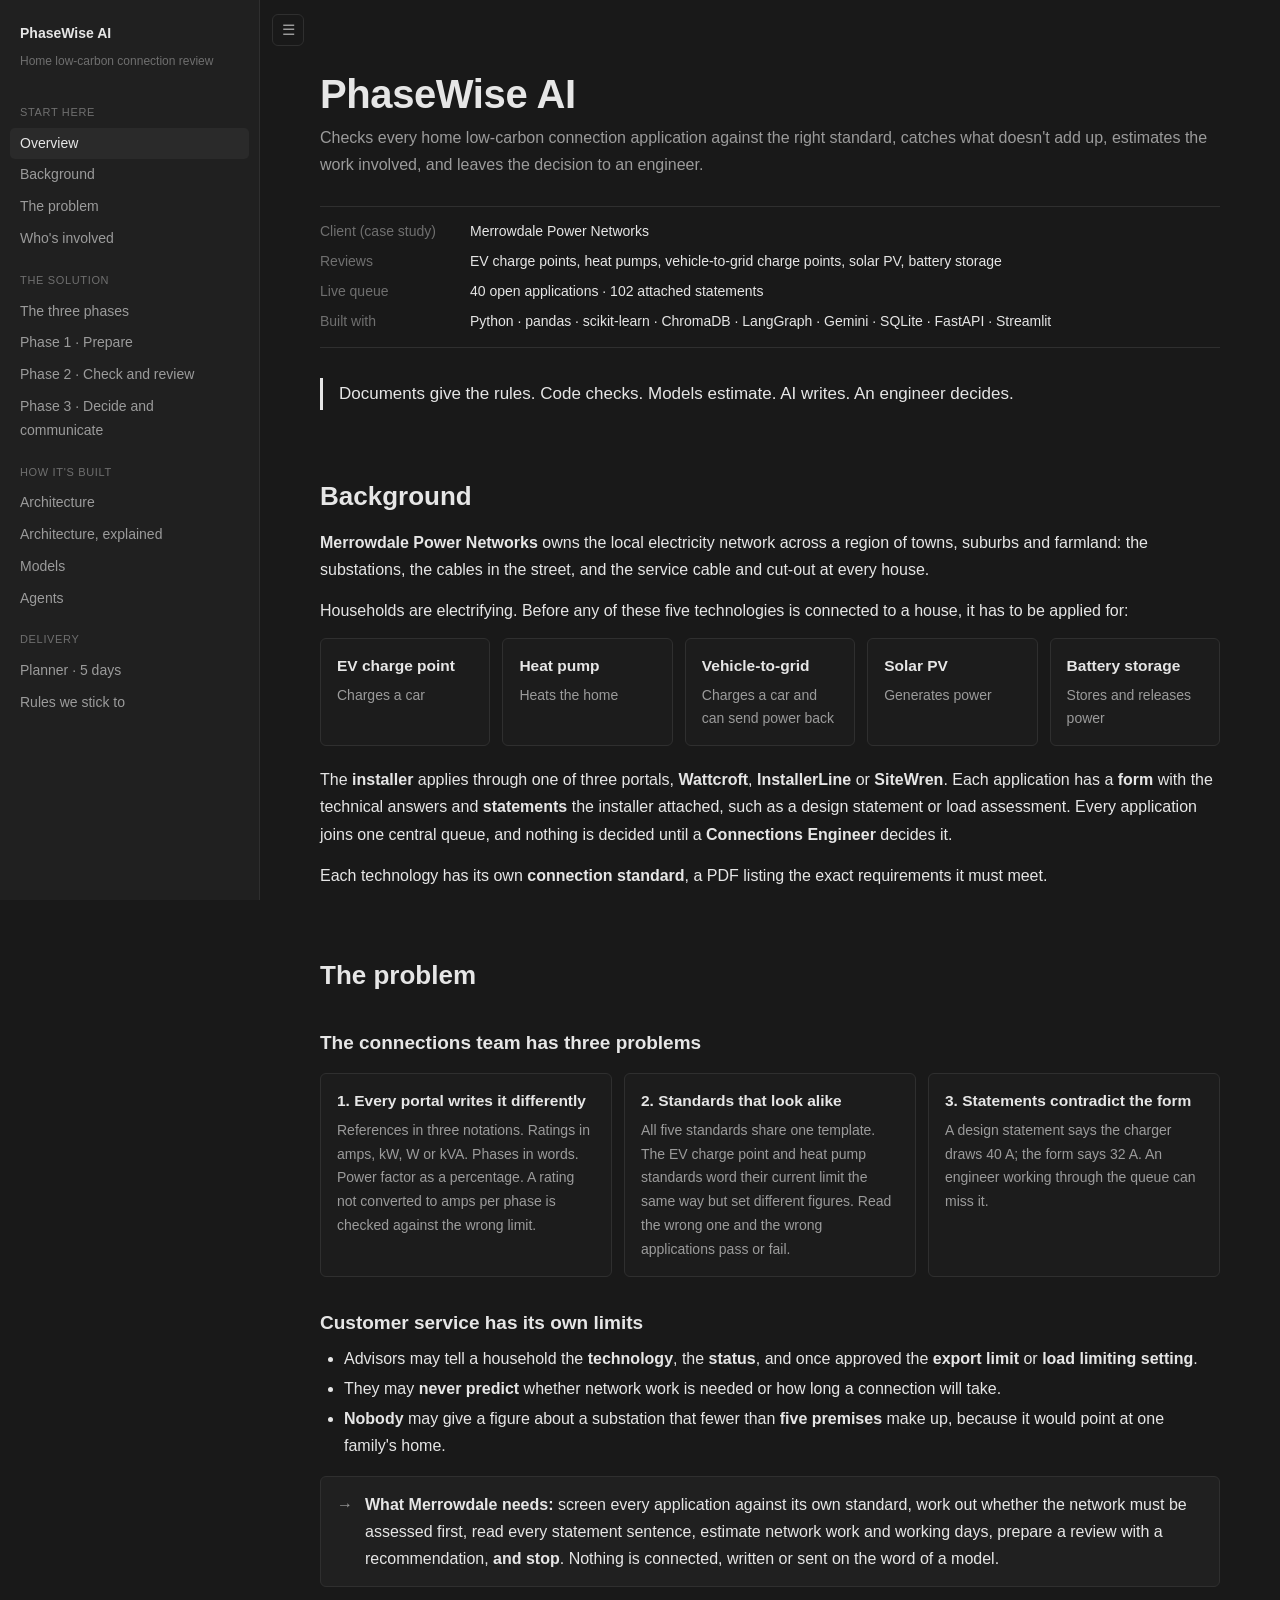
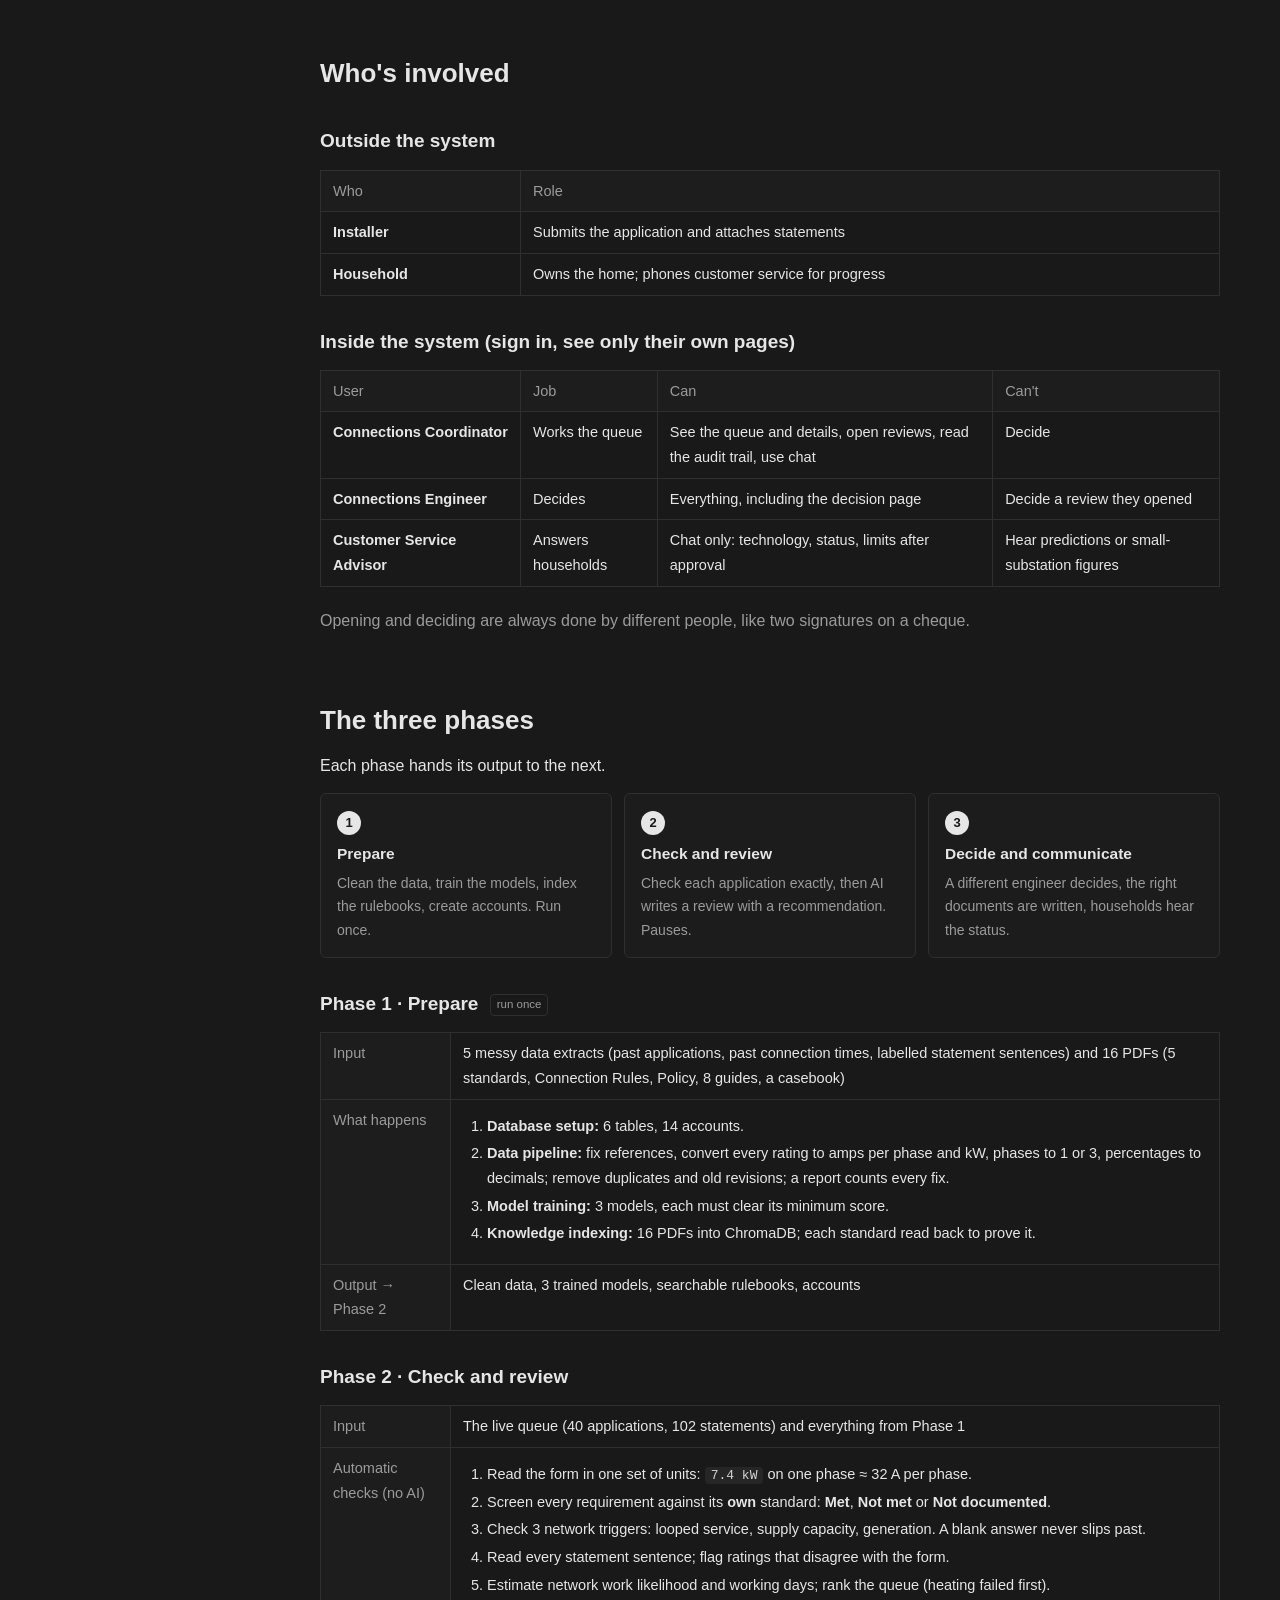
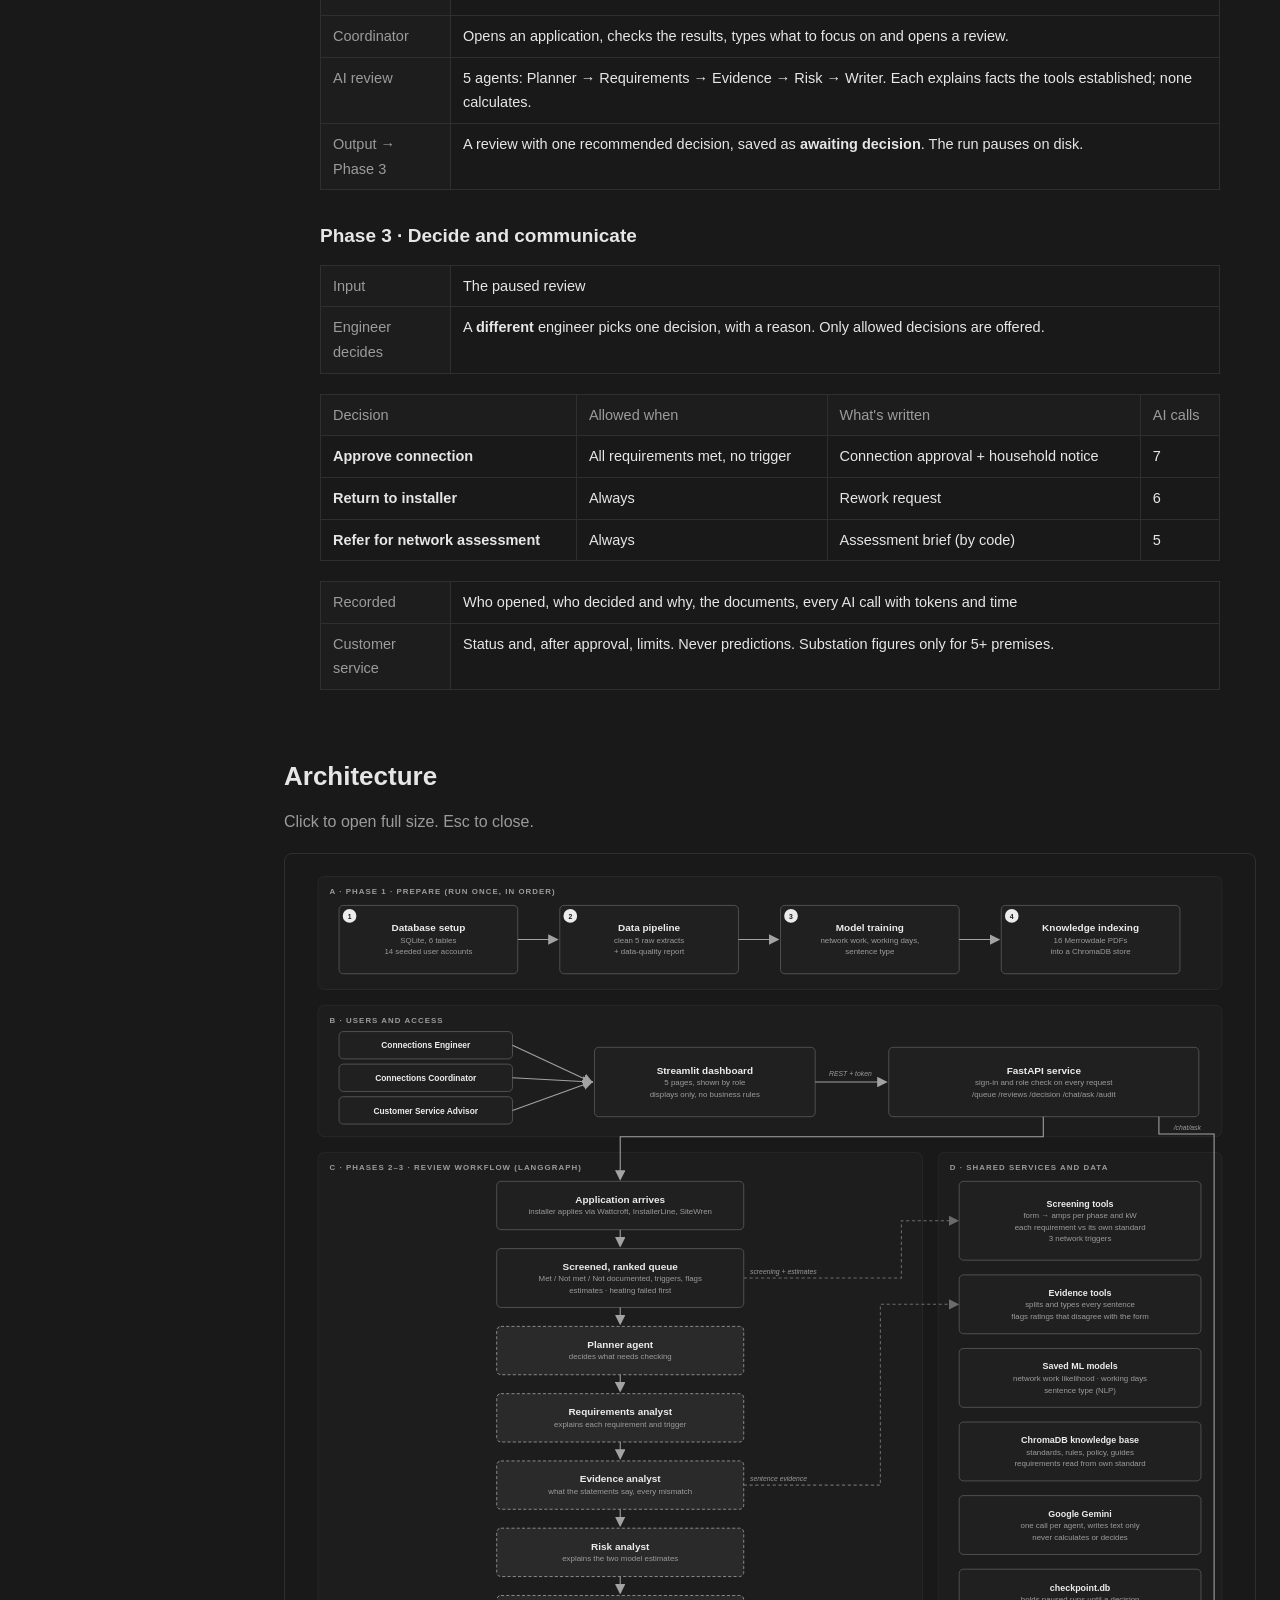
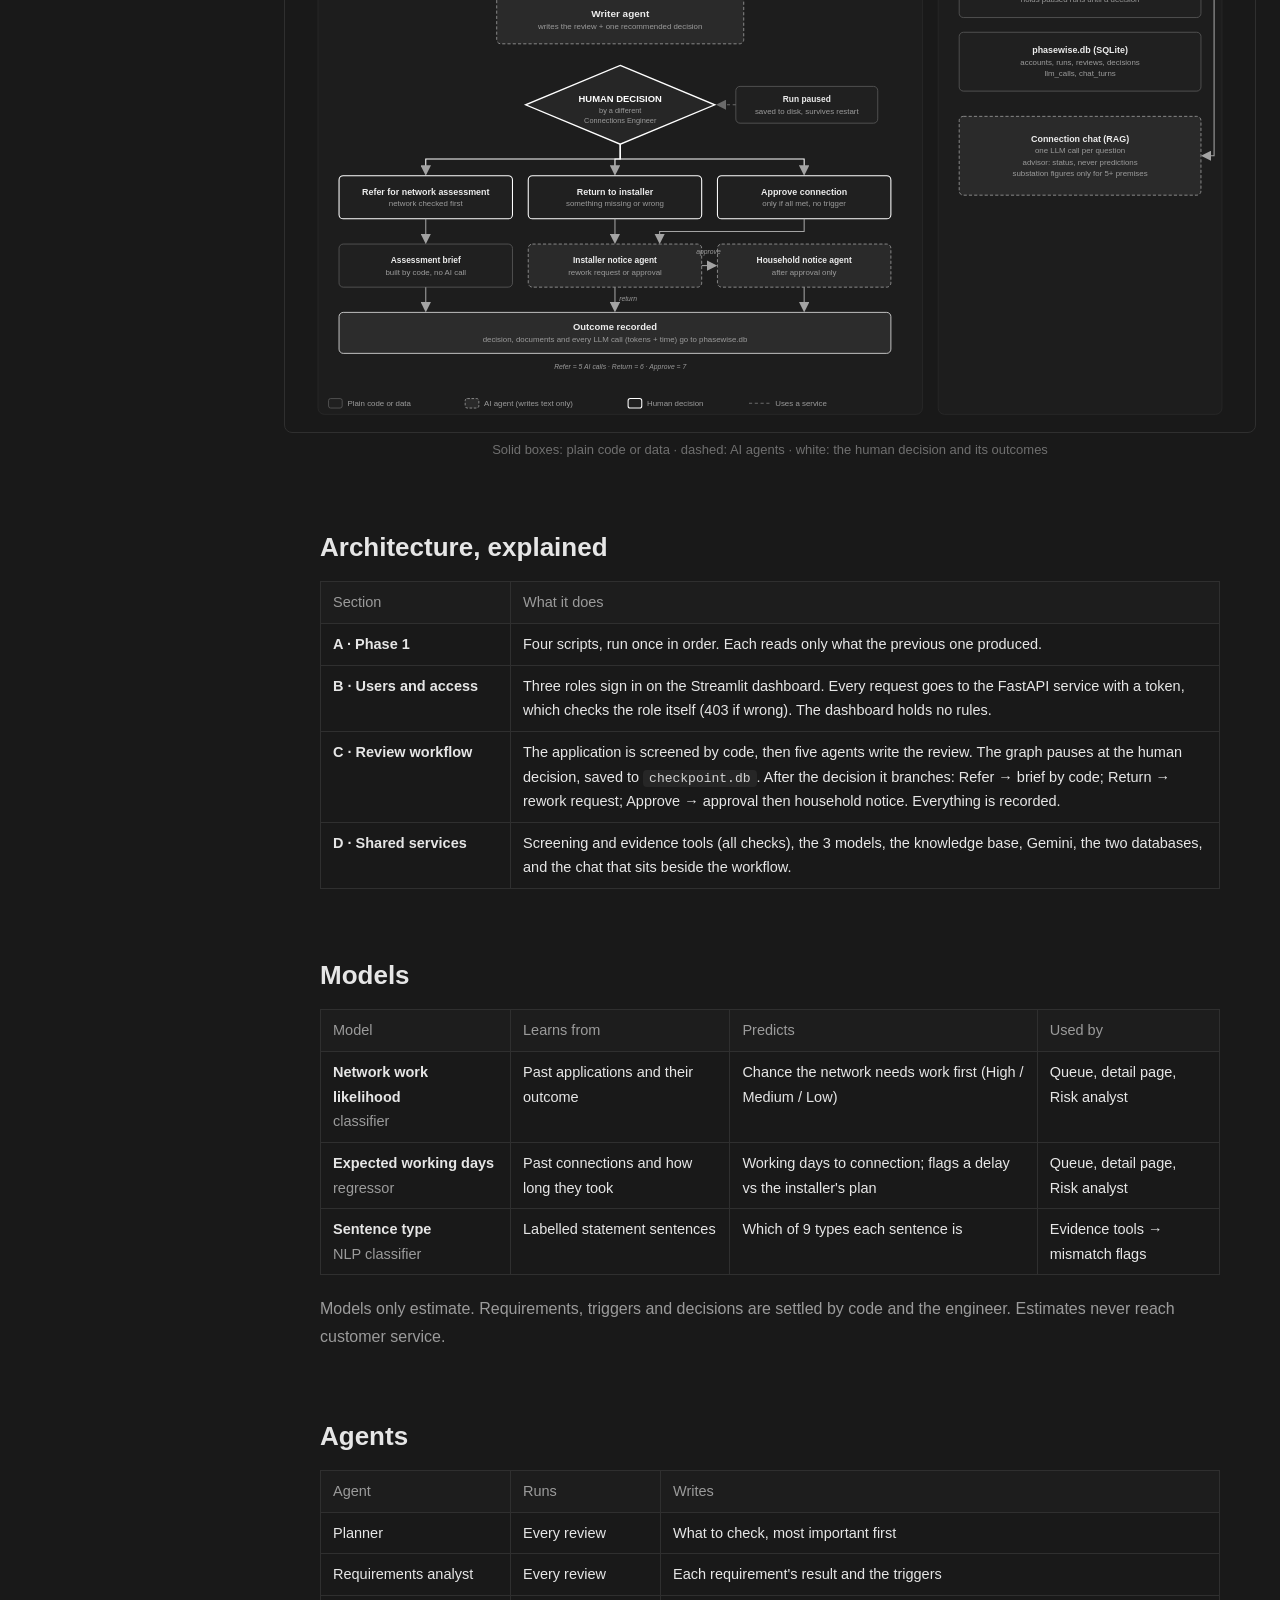
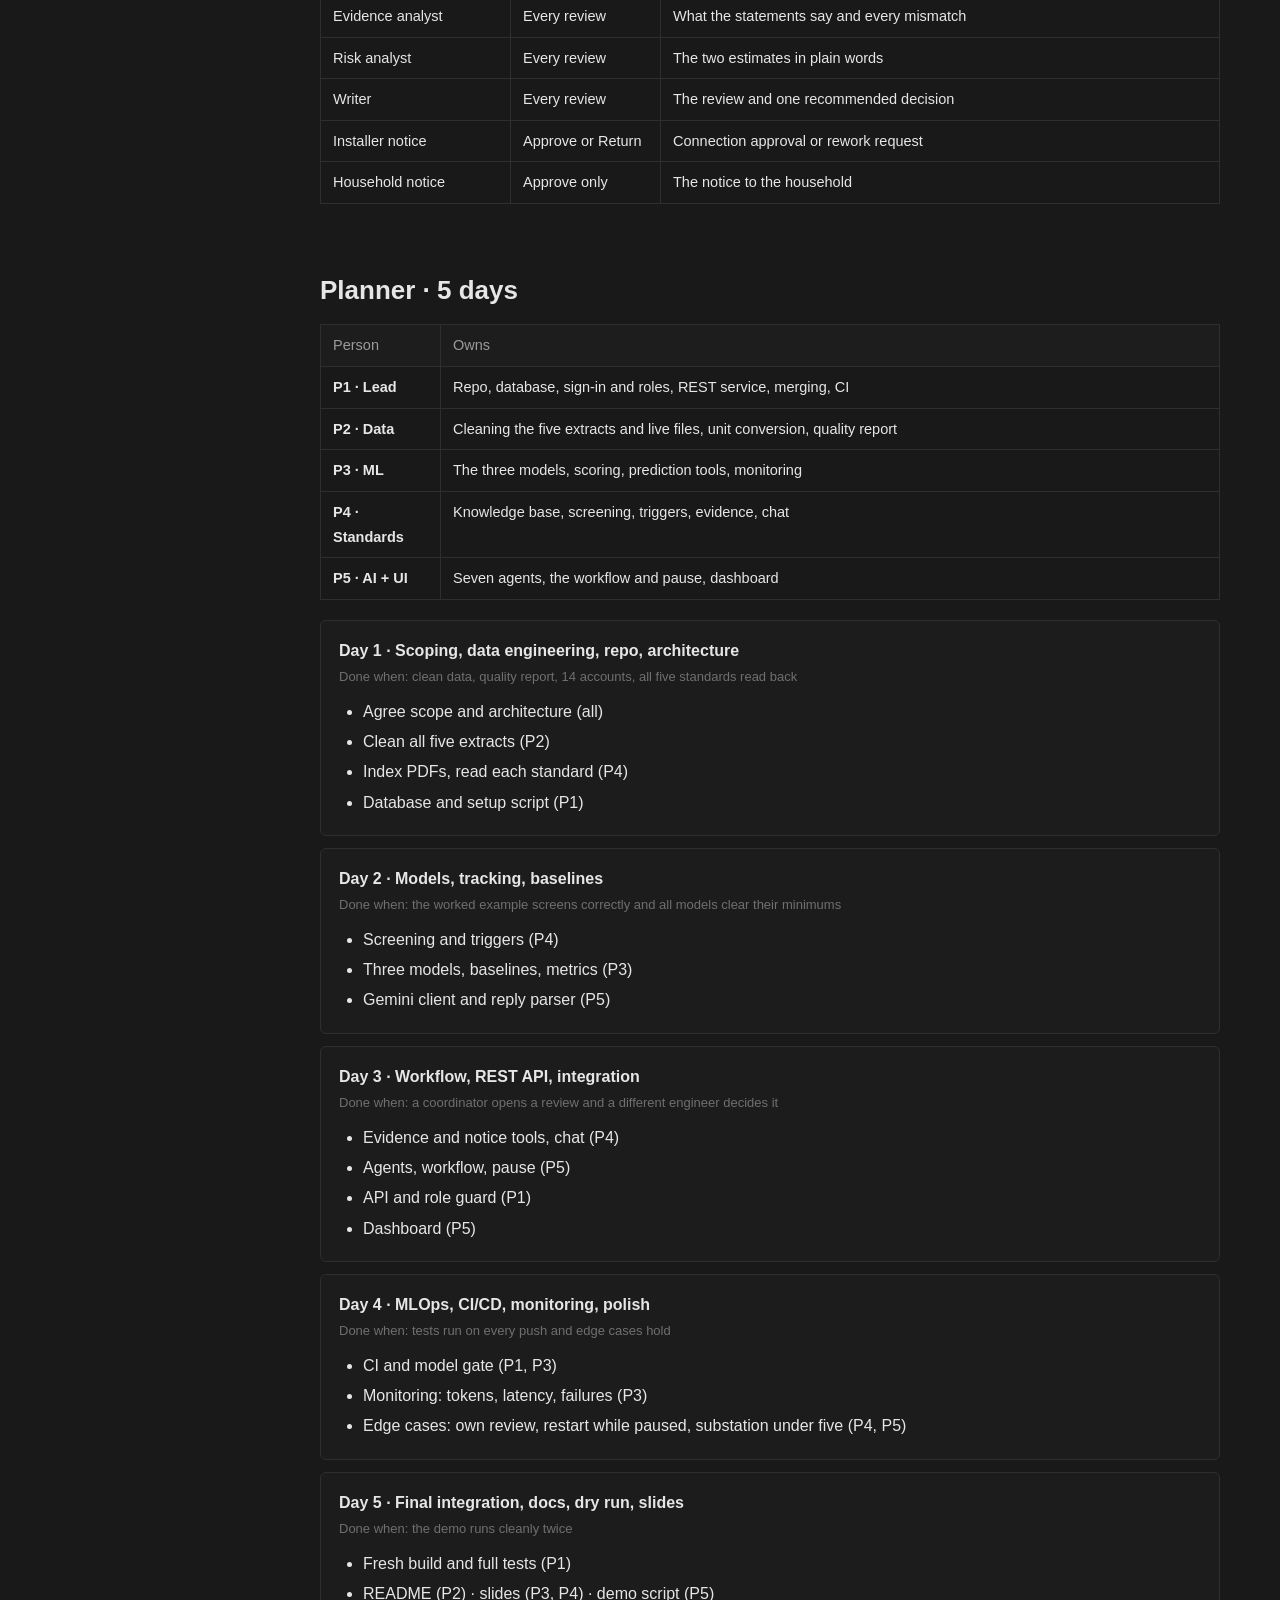
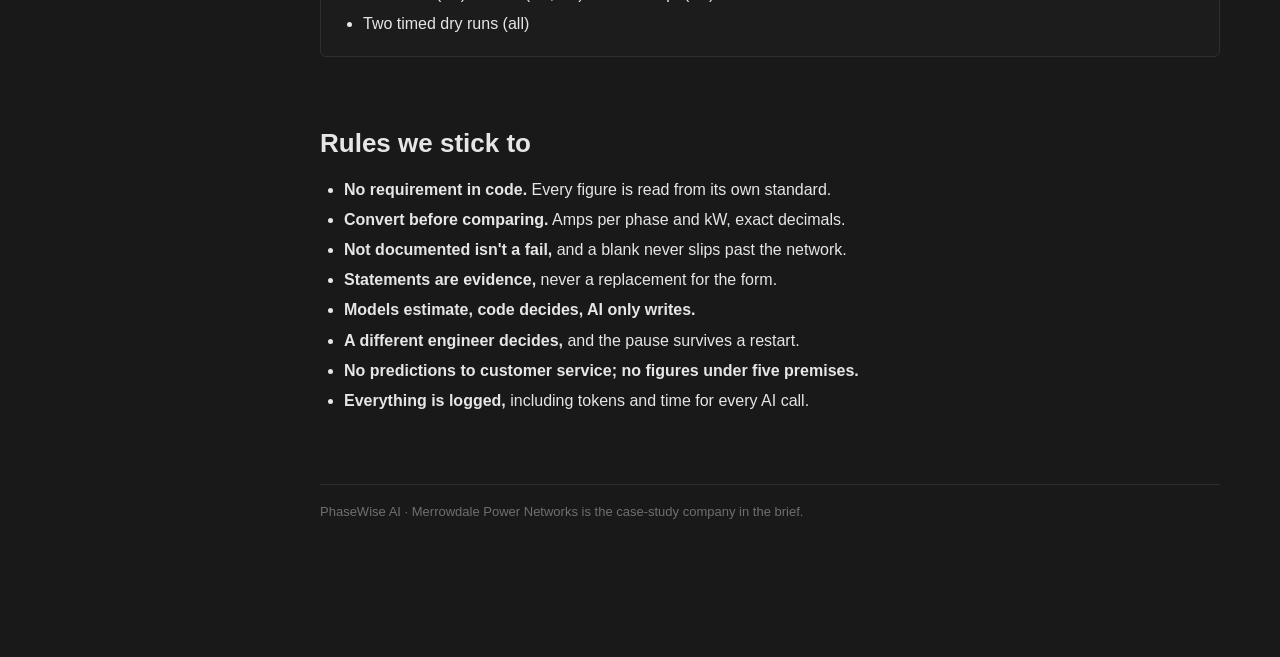
==== index.html @ 8cf24a92 "Create index.html" ====
<!DOCTYPE html>
<html lang="en">
<head>
<meta charset="utf-8">
<meta name="viewport" content="width=device-width, initial-scale=1">
<title>PhaseWise AI · Overview</title>
<style>
:root{--bg:#191919;--side:#202020;--hover:#2a2a2a;--line:#2f2f2f;--text:#e6e6e6;--muted:#9b9b9b;--faint:#6f6f6f;--code:#262626;--sideW:260px}
*{box-sizing:border-box}html{scroll-behavior:smooth}
body{margin:0;background:var(--bg);color:var(--text);font:16px/1.7 -apple-system,BlinkMacSystemFont,"Segoe UI",Helvetica,Arial,sans-serif;-webkit-font-smoothing:antialiased}
a{color:inherit}
#side{position:fixed;top:0;left:0;bottom:0;width:var(--sideW);background:var(--side);border-right:1px solid var(--line);padding:18px 10px 30px;overflow-y:auto;transition:transform .2s ease;z-index:20}
body.hide #side{transform:translateX(-100%)}
.brand{padding:4px 10px 14px}.brand b{font-size:14px;font-weight:600;display:block}.brand span{font-size:12px;color:var(--faint)}
#side .grp{font-size:11px;letter-spacing:.06em;text-transform:uppercase;color:var(--faint);padding:16px 10px 6px}
#side a{display:block;padding:4px 10px;border-radius:5px;font-size:14px;color:var(--muted);text-decoration:none}
#side a:hover,#side a.on{background:var(--hover);color:var(--text)}
#toggle{position:fixed;top:14px;left:calc(var(--sideW) + 12px);z-index:30;background:transparent;border:1px solid var(--line);color:var(--muted);border-radius:6px;width:32px;height:32px;cursor:pointer;font-size:15px;transition:left .2s ease}
#toggle:hover{background:var(--hover);color:var(--text)}body.hide #toggle{left:12px}
main{margin-left:var(--sideW);transition:margin .2s ease;padding:70px 24px 120px}body.hide main{margin-left:0}
.page{max-width:900px;margin:0 auto}.wide{max-width:1100px;margin:0 auto}
h1{font-size:40px;line-height:1.2;margin:0 0 6px;font-weight:700;letter-spacing:-.01em}
.sub{color:var(--muted);margin:0 0 28px}
.props{border-top:1px solid var(--line);border-bottom:1px solid var(--line);padding:10px 0;margin-bottom:30px;font-size:14px}
.props div{display:flex;padding:3px 0}.props dt{width:150px;color:var(--faint);flex:none}.props dd{margin:0}
h2{font-size:26px;margin:64px 0 10px;font-weight:650;scroll-margin-top:30px}
h3{font-size:19px;margin:30px 0 6px;font-weight:600;scroll-margin-top:30px}
p{margin:8px 0 14px}.muted{color:var(--muted)}
ul,ol{padding-left:24px;margin:6px 0 10px}li{margin:3px 0}
code{background:var(--code);border-radius:4px;padding:1px 6px;font:13px/1.5 ui-monospace,SFMono-Regular,Menlo,Consolas,monospace;color:#d4d4d4}
.callout{display:flex;gap:12px;background:#202020;border:1px solid var(--line);border-radius:6px;padding:14px 16px;margin:16px 0}.callout .i{color:var(--muted);flex:none}
.quote{border-left:3px solid var(--text);padding:2px 0 2px 16px;margin:18px 0;font-size:17px}
table{border-collapse:collapse;width:100%;margin:12px 0 20px;font-size:14.5px}
th,td{border:1px solid var(--line);padding:8px 12px;text-align:left;vertical-align:top}
th{color:var(--muted);font-weight:500;background:#1d1d1d}
.cols{display:grid;grid-template-columns:repeat(3,1fr);gap:12px;margin:14px 0 20px}
.cols.five{grid-template-columns:repeat(5,1fr)}
.card{border:1px solid var(--line);border-radius:6px;padding:14px 16px;background:#1c1c1c}
.card h4{margin:0 0 4px;font-size:15.5px;font-weight:600}.card p{margin:0;font-size:14px;color:var(--muted)}
.num{display:inline-flex;width:24px;height:24px;border-radius:50%;background:#e6e6e6;color:#191919;font-size:13px;font-weight:700;align-items:center;justify-content:center;margin-bottom:6px}
.tag{display:inline-block;font-size:11.5px;color:var(--muted);border:1px solid var(--line);border-radius:4px;padding:0 6px;margin-left:6px;vertical-align:2px;font-weight:400}
.figure{border:1px solid var(--line);border-radius:8px;padding:12px;margin:18px 0 6px;cursor:zoom-in;background:#191919}
.figure svg{display:block;width:100%;height:auto}
.cap{font-size:13px;color:var(--faint);text-align:center;margin-bottom:24px}
#zoom{position:fixed;inset:0;background:rgba(10,10,10,.96);z-index:50;display:none;overflow:auto;cursor:zoom-out;padding:30px}
#zoom.open{display:block}#zoom svg{width:1700px;max-width:none;display:block;margin:0 auto}
.day{border:1px solid var(--line);border-radius:6px;padding:16px 18px;margin:12px 0;background:#1c1c1c}
.day h4{margin:0;font-size:16px;font-weight:600}.day .plan{font-size:13px;color:var(--faint);margin:2px 0 10px}.day ul{margin:0}
.foot{color:var(--faint);font-size:13px;margin-top:70px;border-top:1px solid var(--line);padding-top:16px}
@media (max-width:900px){main{margin-left:0}#side{transform:translateX(-100%)}body.show #side{transform:none}#toggle{left:12px}body.show #toggle{left:calc(var(--sideW) + 12px)}.cols{grid-template-columns:1fr}.cols.five{grid-template-columns:1fr 1fr}h1{font-size:32px}}
</style>
</head>
<body>
<nav id="side">
  <div class="brand"><b>PhaseWise AI</b><span>Home low-carbon connection review</span></div>
  <div class="grp">Start here</div>
  <a href="#overview">Overview</a>
  <a href="#background">Background</a>
  <a href="#problem">The problem</a>
  <a href="#people">Who's involved</a>
  <div class="grp">The solution</div>
  <a href="#phases">The three phases</a>
  <a href="#p1">Phase 1 · Prepare</a>
  <a href="#p2">Phase 2 · Check and review</a>
  <a href="#p3">Phase 3 · Decide and communicate</a>
  <div class="grp">How it's built</div>
  <a href="#arch">Architecture</a>
  <a href="#arch-explained">Architecture, explained</a>
  <a href="#models">Models</a>
  <a href="#agents">Agents</a>
  <div class="grp">Delivery</div>
  <a href="#plan">Planner · 5 days</a>
  <a href="#rules">Rules we stick to</a>
</nav>
<button id="toggle" title="Show / hide menu (press \)">☰</button>

<main>
<div class="page">

<h1 id="overview">PhaseWise AI</h1>
<p class="sub">Checks every home low-carbon connection application against the right standard, catches what doesn't add up, estimates the work involved, and leaves the decision to an engineer.</p>

<dl class="props">
  <div><dt>Client (case study)</dt><dd>Merrowdale Power Networks</dd></div>
  <div><dt>Reviews</dt><dd>EV charge points, heat pumps, vehicle-to-grid charge points, solar PV, battery storage</dd></div>
  <div><dt>Live queue</dt><dd>40 open applications · 102 attached statements</dd></div>
  <div><dt>Built with</dt><dd>Python · pandas · scikit-learn · ChromaDB · LangGraph · Gemini · SQLite · FastAPI · Streamlit</dd></div>
</dl>

<div class="quote">Documents give the rules. Code checks. Models estimate. AI writes. An engineer decides.</div>

<!-- BACKGROUND -->
<h2 id="background">Background</h2>
<p><b>Merrowdale Power Networks</b> owns the local electricity network across a region of towns, suburbs and farmland: the substations, the cables in the street, and the service cable and cut-out at every house.</p>
<p>Households are electrifying. Before any of these five technologies is connected to a house, it has to be applied for:</p>
<div class="cols five">
  <div class="card"><h4>EV charge point</h4><p>Charges a car</p></div>
  <div class="card"><h4>Heat pump</h4><p>Heats the home</p></div>
  <div class="card"><h4>Vehicle-to-grid</h4><p>Charges a car and can send power back</p></div>
  <div class="card"><h4>Solar PV</h4><p>Generates power</p></div>
  <div class="card"><h4>Battery storage</h4><p>Stores and releases power</p></div>
</div>
<p>The <b>installer</b> applies through one of three portals, <b>Wattcroft</b>, <b>InstallerLine</b> or <b>SiteWren</b>. Each application has a <b>form</b> with the technical answers and <b>statements</b> the installer attached, such as a design statement or load assessment. Every application joins one central queue, and nothing is decided until a <b>Connections Engineer</b> decides it.</p>
<p>Each technology has its own <b>connection standard</b>, a PDF listing the exact requirements it must meet.</p>

<!-- PROBLEM -->
<h2 id="problem">The problem</h2>
<h3>The connections team has three problems</h3>
<div class="cols">
  <div class="card"><h4>1. Every portal writes it differently</h4><p>References in three notations. Ratings in amps, kW, W or kVA. Phases in words. Power factor as a percentage. A rating not converted to amps per phase is checked against the wrong limit.</p></div>
  <div class="card"><h4>2. Standards that look alike</h4><p>All five standards share one template. The EV charge point and heat pump standards word their current limit the same way but set different figures. Read the wrong one and the wrong applications pass or fail.</p></div>
  <div class="card"><h4>3. Statements contradict the form</h4><p>A design statement says the charger draws 40 A; the form says 32 A. An engineer working through the queue can miss it.</p></div>
</div>
<h3>Customer service has its own limits</h3>
<ul>
  <li>Advisors may tell a household the <b>technology</b>, the <b>status</b>, and once approved the <b>export limit</b> or <b>load limiting setting</b>.</li>
  <li>They may <b>never predict</b> whether network work is needed or how long a connection will take.</li>
  <li><b>Nobody</b> may give a figure about a substation that fewer than <b>five premises</b> make up, because it would point at one family's home.</li>
</ul>
<div class="callout"><span class="i">→</span><div><b>What Merrowdale needs:</b> screen every application against its own standard, work out whether the network must be assessed first, read every statement sentence, estimate network work and working days, prepare a review with a recommendation, <b>and stop</b>. Nothing is connected, written or sent on the word of a model.</div></div>

<!-- PEOPLE -->
<h2 id="people">Who's involved</h2>
<h3>Outside the system</h3>
<table>
<tr><th style="width:200px">Who</th><th>Role</th></tr>
<tr><td><b>Installer</b></td><td>Submits the application and attaches statements</td></tr>
<tr><td><b>Household</b></td><td>Owns the home; phones customer service for progress</td></tr>
</table>
<h3>Inside the system (sign in, see only their own pages)</h3>
<table>
<tr><th style="width:200px">User</th><th>Job</th><th>Can</th><th>Can't</th></tr>
<tr><td><b>Connections Coordinator</b></td><td>Works the queue</td><td>See the queue and details, open reviews, read the audit trail, use chat</td><td>Decide</td></tr>
<tr><td><b>Connections Engineer</b></td><td>Decides</td><td>Everything, including the decision page</td><td>Decide a review they opened</td></tr>
<tr><td><b>Customer Service Advisor</b></td><td>Answers households</td><td>Chat only: technology, status, limits after approval</td><td>Hear predictions or small-substation figures</td></tr>
</table>
<p class="muted">Opening and deciding are always done by different people, like two signatures on a cheque.</p>

<!-- PHASES -->
<h2 id="phases">The three phases</h2>
<p>Each phase hands its output to the next.</p>
<div class="cols">
  <div class="card"><span class="num">1</span><h4>Prepare</h4><p>Clean the data, train the models, index the rulebooks, create accounts. Run once.</p></div>
  <div class="card"><span class="num">2</span><h4>Check and review</h4><p>Check each application exactly, then AI writes a review with a recommendation. Pauses.</p></div>
  <div class="card"><span class="num">3</span><h4>Decide and communicate</h4><p>A different engineer decides, the right documents are written, households hear the status.</p></div>
</div>

<h3 id="p1">Phase 1 · Prepare <span class="tag">run once</span></h3>
<table>
<tr><th style="width:130px">Input</th><td>5 messy data extracts (past applications, past connection times, labelled statement sentences) and 16 PDFs (5 standards, Connection Rules, Policy, 8 guides, a casebook)</td></tr>
<tr><th>What happens</th><td>
<ol>
<li><b>Database setup:</b> 6 tables, 14 accounts.</li>
<li><b>Data pipeline:</b> fix references, convert every rating to amps per phase and kW, phases to 1 or 3, percentages to decimals; remove duplicates and old revisions; a report counts every fix.</li>
<li><b>Model training:</b> 3 models, each must clear its minimum score.</li>
<li><b>Knowledge indexing:</b> 16 PDFs into ChromaDB; each standard read back to prove it.</li>
</ol></td></tr>
<tr><th>Output → Phase 2</th><td>Clean data, 3 trained models, searchable rulebooks, accounts</td></tr>
</table>

<h3 id="p2">Phase 2 · Check and review</h3>
<table>
<tr><th style="width:130px">Input</th><td>The live queue (40 applications, 102 statements) and everything from Phase 1</td></tr>
<tr><th>Automatic checks (no AI)</th><td>
<ol>
<li>Read the form in one set of units: <code>7.4 kW</code> on one phase ≈ 32 A per phase.</li>
<li>Screen every requirement against its <b>own</b> standard: <b>Met</b>, <b>Not met</b> or <b>Not documented</b>.</li>
<li>Check 3 network triggers: looped service, supply capacity, generation. A blank answer never slips past.</li>
<li>Read every statement sentence; flag ratings that disagree with the form.</li>
<li>Estimate network work likelihood and working days; rank the queue (heating failed first).</li>
</ol></td></tr>
<tr><th>Coordinator</th><td>Opens an application, checks the results, types what to focus on and opens a review.</td></tr>
<tr><th>AI review</th><td>5 agents: Planner → Requirements → Evidence → Risk → Writer. Each explains facts the tools established; none calculates.</td></tr>
<tr><th>Output → Phase 3</th><td>A review with one recommended decision, saved as <b>awaiting decision</b>. The run pauses on disk.</td></tr>
</table>

<h3 id="p3">Phase 3 · Decide and communicate</h3>
<table>
<tr><th style="width:130px">Input</th><td>The paused review</td></tr>
<tr><th>Engineer decides</th><td>A <b>different</b> engineer picks one decision, with a reason. Only allowed decisions are offered.</td></tr>
</table>
<table>
<tr><th>Decision</th><th>Allowed when</th><th>What's written</th><th>AI calls</th></tr>
<tr><td><b>Approve connection</b></td><td>All requirements met, no trigger</td><td>Connection approval + household notice</td><td>7</td></tr>
<tr><td><b>Return to installer</b></td><td>Always</td><td>Rework request</td><td>6</td></tr>
<tr><td><b>Refer for network assessment</b></td><td>Always</td><td>Assessment brief (by code)</td><td>5</td></tr>
</table>
<table>
<tr><th style="width:130px">Recorded</th><td>Who opened, who decided and why, the documents, every AI call with tokens and time</td></tr>
<tr><th>Customer service</th><td>Status and, after approval, limits. Never predictions. Substation figures only for 5+ premises.</td></tr>
</table>
</div>

<!-- ARCH -->
<div class="wide">
<h2 id="arch">Architecture</h2>
<p class="muted">Click to open full size. Esc to close.</p>
<div class="figure" id="fig"><svg xmlns="http://www.w3.org/2000/svg" viewBox="0 0 1800 2195" font-family="Inter, -apple-system, Segoe UI, Helvetica, Arial, sans-serif" role="img" aria-label="PhaseWise AI architecture"><defs><marker id="a" markerWidth="10" markerHeight="10" refX="8" refY="5" orient="auto"><path d="M0,0 L10,5 L0,10 z" fill="#a3a3a3"/></marker><marker id="d" markerWidth="10" markerHeight="10" refX="8" refY="5" orient="auto"><path d="M0,0 L10,5 L0,10 z" fill="#6b6b6b"/></marker></defs><rect x="40" y="20" width="1720" height="215" rx="12" fill="#1d1d1d" stroke="#2f2f2f" stroke-width="1.2"/><text x="62" y="54" font-size="15" font-weight="600" fill="#9b9b9b" letter-spacing="2">A  ·  PHASE 1 · PREPARE  (RUN ONCE, IN ORDER)</text><rect x="80" y="75" width="340" height="130" rx="8" fill="#202020" stroke="#5c5c5c" stroke-width="1.5"/><text x="250.0" y="124.0" text-anchor="middle" font-size="19" font-weight="600" fill="#ececec">Database setup</text><text x="250.0" y="146.0" text-anchor="middle" font-size="15" fill="#9b9b9b">SQLite, 6 tables</text><text x="250.0" y="168.0" text-anchor="middle" font-size="15" fill="#9b9b9b">14 seeded user accounts</text><circle cx="100" cy="95" r="13" fill="#ececec"/><text x="100" y="100" text-anchor="middle" font-size="13" font-weight="700" fill="#191919">1</text><path d="M 420 140 L 494 140" fill="none" stroke="#a3a3a3" stroke-width="2" marker-end="url(#a)"/><rect x="500" y="75" width="340" height="130" rx="8" fill="#202020" stroke="#5c5c5c" stroke-width="1.5"/><text x="670.0" y="124.0" text-anchor="middle" font-size="19" font-weight="600" fill="#ececec">Data pipeline</text><text x="670.0" y="146.0" text-anchor="middle" font-size="15" fill="#9b9b9b">clean 5 raw extracts</text><text x="670.0" y="168.0" text-anchor="middle" font-size="15" fill="#9b9b9b">+ data-quality report</text><circle cx="520" cy="95" r="13" fill="#ececec"/><text x="520" y="100" text-anchor="middle" font-size="13" font-weight="700" fill="#191919">2</text><path d="M 840 140 L 914 140" fill="none" stroke="#a3a3a3" stroke-width="2" marker-end="url(#a)"/><rect x="920" y="75" width="340" height="130" rx="8" fill="#202020" stroke="#5c5c5c" stroke-width="1.5"/><text x="1090.0" y="124.0" text-anchor="middle" font-size="19" font-weight="600" fill="#ececec">Model training</text><text x="1090.0" y="146.0" text-anchor="middle" font-size="15" fill="#9b9b9b">network work, working days,</text><text x="1090.0" y="168.0" text-anchor="middle" font-size="15" fill="#9b9b9b">sentence type</text><circle cx="940" cy="95" r="13" fill="#ececec"/><text x="940" y="100" text-anchor="middle" font-size="13" font-weight="700" fill="#191919">3</text><path d="M 1260 140 L 1334 140" fill="none" stroke="#a3a3a3" stroke-width="2" marker-end="url(#a)"/><rect x="1340" y="75" width="340" height="130" rx="8" fill="#202020" stroke="#5c5c5c" stroke-width="1.5"/><text x="1510.0" y="124.0" text-anchor="middle" font-size="19" font-weight="600" fill="#ececec">Knowledge indexing</text><text x="1510.0" y="146.0" text-anchor="middle" font-size="15" fill="#9b9b9b">16 Merrowdale PDFs</text><text x="1510.0" y="168.0" text-anchor="middle" font-size="15" fill="#9b9b9b">into a ChromaDB store</text><circle cx="1360" cy="95" r="13" fill="#ececec"/><text x="1360" y="100" text-anchor="middle" font-size="13" font-weight="700" fill="#191919">4</text><rect x="40" y="265" width="1720" height="250" rx="12" fill="#1d1d1d" stroke="#2f2f2f" stroke-width="1.2"/><text x="62" y="299" font-size="15" font-weight="600" fill="#9b9b9b" letter-spacing="2">B  ·  USERS AND ACCESS</text><rect x="80" y="315" width="330" height="52" rx="8" fill="#202020" stroke="#5c5c5c" stroke-width="1.5"/><text x="245.0" y="347.0" text-anchor="middle" font-size="16" font-weight="600" fill="#ececec">Connections Engineer</text><path d="M 410 341 L 560 411" fill="none" stroke="#a3a3a3" stroke-width="2" marker-end="url(#a)"/><rect x="80" y="377" width="330" height="52" rx="8" fill="#202020" stroke="#5c5c5c" stroke-width="1.5"/><text x="245.0" y="409.0" text-anchor="middle" font-size="16" font-weight="600" fill="#ececec">Connections Coordinator</text><path d="M 410 403 L 560 411" fill="none" stroke="#a3a3a3" stroke-width="2" marker-end="url(#a)"/><rect x="80" y="439" width="330" height="52" rx="8" fill="#202020" stroke="#5c5c5c" stroke-width="1.5"/><text x="245.0" y="471.0" text-anchor="middle" font-size="16" font-weight="600" fill="#ececec">Customer Service Advisor</text><path d="M 410 465 L 560 411" fill="none" stroke="#a3a3a3" stroke-width="2" marker-end="url(#a)"/><rect x="566" y="345" width="420" height="132" rx="8" fill="#202020" stroke="#5c5c5c" stroke-width="1.5"/><text x="776.0" y="395.0" text-anchor="middle" font-size="19" font-weight="600" fill="#ececec">Streamlit dashboard</text><text x="776.0" y="417.0" text-anchor="middle" font-size="15" fill="#9b9b9b">5 pages, shown by role</text><text x="776.0" y="439.0" text-anchor="middle" font-size="15" fill="#9b9b9b">displays only, no business rules</text><path d="M 986 411 L 1120 411" fill="none" stroke="#a3a3a3" stroke-width="2" marker-end="url(#a)"/><text x="1053" y="400" font-size="13" fill="#9b9b9b" font-style="italic" text-anchor="middle">REST + token</text><rect x="1126" y="345" width="590" height="132" rx="8" fill="#202020" stroke="#5c5c5c" stroke-width="1.5"/><text x="1421.0" y="395.0" text-anchor="middle" font-size="19" font-weight="600" fill="#ececec">FastAPI service</text><text x="1421.0" y="417.0" text-anchor="middle" font-size="15" fill="#9b9b9b">sign-in and role check on every request</text><text x="1421.0" y="439.0" text-anchor="middle" font-size="15" fill="#9b9b9b">/queue  /reviews  /decision  /chat/ask  /audit</text><rect x="40" y="545" width="1150" height="1640" rx="12" fill="#1d1d1d" stroke="#2f2f2f" stroke-width="1.2"/><text x="62" y="579" font-size="15" font-weight="600" fill="#9b9b9b" letter-spacing="2">C  ·  PHASES 2–3 · REVIEW WORKFLOW  (LANGGRAPH)</text><rect x="1220" y="545" width="540" height="1640" rx="12" fill="#1d1d1d" stroke="#2f2f2f" stroke-width="1.2"/><text x="1242" y="579" font-size="15" font-weight="600" fill="#9b9b9b" letter-spacing="2">D  ·  SHARED SERVICES AND DATA</text><path d="M 1420 477 L 1420 515 L 615 515 L 615 595" fill="none" stroke="#a3a3a3" stroke-width="2" marker-end="url(#a)"/><rect x="380" y="600" width="470" height="92" rx="8" fill="#202020" stroke="#5c5c5c" stroke-width="1.5"/><text x="615.0" y="641.0" text-anchor="middle" font-size="19" font-weight="600" fill="#ececec">Application arrives</text><text x="615.0" y="663.0" text-anchor="middle" font-size="15" fill="#9b9b9b">installer applies via Wattcroft, InstallerLine, SiteWren</text><path d="M 615 692 L 615 722" fill="none" stroke="#a3a3a3" stroke-width="2" marker-end="url(#a)"/><rect x="380" y="728" width="470" height="112" rx="8" fill="#202020" stroke="#5c5c5c" stroke-width="1.5"/><text x="615.0" y="768.0" text-anchor="middle" font-size="19" font-weight="600" fill="#ececec">Screened, ranked queue</text><text x="615.0" y="790.0" text-anchor="middle" font-size="15" fill="#9b9b9b">Met / Not met / Not documented, triggers, flags</text><text x="615.0" y="812.0" text-anchor="middle" font-size="15" fill="#9b9b9b">estimates · heating failed first</text><path d="M 615 840 L 615 870" fill="none" stroke="#a3a3a3" stroke-width="2" marker-end="url(#a)"/><rect x="380" y="876" width="470" height="92" rx="8" fill="#2a2a2a" stroke="#a3a3a3" stroke-width="1.5" stroke-dasharray="6,4"/><text x="615.0" y="917.0" text-anchor="middle" font-size="19" font-weight="600" fill="#ececec">Planner agent</text><text x="615.0" y="939.0" text-anchor="middle" font-size="15" fill="#9b9b9b">decides what needs checking</text><path d="M 615 968 L 615 998" fill="none" stroke="#a3a3a3" stroke-width="2" marker-end="url(#a)"/><rect x="380" y="1004" width="470" height="92" rx="8" fill="#2a2a2a" stroke="#a3a3a3" stroke-width="1.5" stroke-dasharray="6,4"/><text x="615.0" y="1045.0" text-anchor="middle" font-size="19" font-weight="600" fill="#ececec">Requirements analyst</text><text x="615.0" y="1067.0" text-anchor="middle" font-size="15" fill="#9b9b9b">explains each requirement and trigger</text><path d="M 615 1096 L 615 1126" fill="none" stroke="#a3a3a3" stroke-width="2" marker-end="url(#a)"/><rect x="380" y="1132" width="470" height="92" rx="8" fill="#2a2a2a" stroke="#a3a3a3" stroke-width="1.5" stroke-dasharray="6,4"/><text x="615.0" y="1173.0" text-anchor="middle" font-size="19" font-weight="600" fill="#ececec">Evidence analyst</text><text x="615.0" y="1195.0" text-anchor="middle" font-size="15" fill="#9b9b9b">what the statements say, every mismatch</text><path d="M 615 1224 L 615 1254" fill="none" stroke="#a3a3a3" stroke-width="2" marker-end="url(#a)"/><rect x="380" y="1260" width="470" height="92" rx="8" fill="#2a2a2a" stroke="#a3a3a3" stroke-width="1.5" stroke-dasharray="6,4"/><text x="615.0" y="1301.0" text-anchor="middle" font-size="19" font-weight="600" fill="#ececec">Risk analyst</text><text x="615.0" y="1323.0" text-anchor="middle" font-size="15" fill="#9b9b9b">explains the two model estimates</text><path d="M 615 1352 L 615 1382" fill="none" stroke="#a3a3a3" stroke-width="2" marker-end="url(#a)"/><rect x="380" y="1388" width="470" height="92" rx="8" fill="#2a2a2a" stroke="#a3a3a3" stroke-width="1.5" stroke-dasharray="6,4"/><text x="615.0" y="1429.0" text-anchor="middle" font-size="19" font-weight="600" fill="#ececec">Writer agent</text><text x="615.0" y="1451.0" text-anchor="middle" font-size="15" fill="#9b9b9b">writes the review + one recommended decision</text><polygon points="615,1521 795,1596 615,1671 435,1596" fill="#262626" stroke="#ffffff" stroke-width="2.5"/><text x="615" y="1590" text-anchor="middle" font-size="18" font-weight="700" fill="#ffffff">HUMAN DECISION</text><text x="615" y="1612" text-anchor="middle" font-size="14" fill="#9b9b9b">by a different</text><text x="615" y="1630" text-anchor="middle" font-size="14" fill="#9b9b9b">Connections Engineer</text><rect x="835" y="1561" width="270" height="70" rx="8" fill="#202020" stroke="#5c5c5c" stroke-width="1.5"/><text x="970.0" y="1591.0" text-anchor="middle" font-size="16" font-weight="600" fill="#ececec">Run paused</text><text x="970.0" y="1613.0" text-anchor="middle" font-size="15" fill="#9b9b9b">saved to disk, survives restart</text><path d="M 835 1596 L 801 1596" fill="none" stroke="#6b6b6b" stroke-width="2" stroke-dasharray="6,5" marker-end="url(#d)"/><path d="M 615 1671 L 615 1699 L 245 1699 L 245 1727" fill="none" stroke="#ffffff" stroke-width="2" marker-end="url(#a)"/><rect x="80" y="1731" width="330" height="82" rx="8" fill="#202020" stroke="#ffffff" stroke-width="2"/><text x="245.0" y="1767.0" text-anchor="middle" font-size="17" font-weight="600" fill="#ececec">Refer for network assessment</text><text x="245.0" y="1789.0" text-anchor="middle" font-size="15" fill="#9b9b9b">network checked first</text><path d="M 615 1671 L 615 1699 L 605 1699 L 605 1727" fill="none" stroke="#ffffff" stroke-width="2" marker-end="url(#a)"/><rect x="440" y="1731" width="330" height="82" rx="8" fill="#202020" stroke="#ffffff" stroke-width="2"/><text x="605.0" y="1767.0" text-anchor="middle" font-size="17" font-weight="600" fill="#ececec">Return to installer</text><text x="605.0" y="1789.0" text-anchor="middle" font-size="15" fill="#9b9b9b">something missing or wrong</text><path d="M 615 1671 L 615 1699 L 965 1699 L 965 1727" fill="none" stroke="#ffffff" stroke-width="2" marker-end="url(#a)"/><rect x="800" y="1731" width="330" height="82" rx="8" fill="#202020" stroke="#ffffff" stroke-width="2"/><text x="965.0" y="1767.0" text-anchor="middle" font-size="17" font-weight="600" fill="#ececec">Approve connection</text><text x="965.0" y="1789.0" text-anchor="middle" font-size="15" fill="#9b9b9b">only if all met, no trigger</text><rect x="80" y="1861" width="330" height="82" rx="8" fill="#202020" stroke="#5c5c5c" stroke-width="1.5"/><text x="245.0" y="1897.0" text-anchor="middle" font-size="16" font-weight="600" fill="#ececec">Assessment brief</text><text x="245.0" y="1919.0" text-anchor="middle" font-size="15" fill="#9b9b9b">built by code, no AI call</text><rect x="440" y="1861" width="330" height="82" rx="8" fill="#2a2a2a" stroke="#a3a3a3" stroke-width="1.5" stroke-dasharray="6,4"/><text x="605.0" y="1897.0" text-anchor="middle" font-size="16" font-weight="600" fill="#ececec">Installer notice agent</text><text x="605.0" y="1919.0" text-anchor="middle" font-size="15" fill="#9b9b9b">rework request or approval</text><rect x="800" y="1861" width="330" height="82" rx="8" fill="#2a2a2a" stroke="#a3a3a3" stroke-width="1.5" stroke-dasharray="6,4"/><text x="965.0" y="1897.0" text-anchor="middle" font-size="16" font-weight="600" fill="#ececec">Household notice agent</text><text x="965.0" y="1919.0" text-anchor="middle" font-size="15" fill="#9b9b9b">after approval only</text><path d="M 245 1813 L 245 1857" fill="none" stroke="#a3a3a3" stroke-width="2" marker-end="url(#a)"/><path d="M 605 1813 L 605 1857" fill="none" stroke="#a3a3a3" stroke-width="2" marker-end="url(#a)"/><path d="M 965 1813 L 965 1837 L 690 1837 L 690 1857" fill="none" stroke="#a3a3a3" stroke-width="2" marker-end="url(#a)"/><path d="M 770 1902 L 796 1902" fill="none" stroke="#a3a3a3" stroke-width="2" marker-end="url(#a)"/><text x="783" y="1879" font-size="13" fill="#9b9b9b" font-style="italic" text-anchor="middle">approve</text><rect x="80" y="1991" width="1050" height="78" rx="8" fill="#2c2c2c" stroke="#ececec" stroke-width="1.5"/><text x="605.0" y="2025.0" text-anchor="middle" font-size="18" font-weight="600" fill="#ececec">Outcome recorded</text><text x="605.0" y="2047.0" text-anchor="middle" font-size="15" fill="#9b9b9b">decision, documents and every LLM call (tokens + time) go to phasewise.db</text><path d="M 245 1943 L 245 1987" fill="none" stroke="#a3a3a3" stroke-width="2" marker-end="url(#a)"/><path d="M 965 1943 L 965 1987" fill="none" stroke="#a3a3a3" stroke-width="2" marker-end="url(#a)"/><path d="M 605 1943 L 605 1987" fill="none" stroke="#a3a3a3" stroke-width="2" marker-end="url(#a)"/><text x="613" y="1969" font-size="13" fill="#9b9b9b" font-style="italic" text-anchor="start">return</text><text x="615" y="2099" font-size="13" fill="#9b9b9b" font-style="italic" text-anchor="middle">Refer = 5 AI calls  ·  Return = 6  ·  Approve = 7</text><rect x="1260" y="600" width="460" height="150" rx="8" fill="#202020" stroke="#5c5c5c" stroke-width="1.5"/><text x="1490.0" y="648.0" text-anchor="middle" font-size="17" font-weight="600" fill="#ececec">Screening tools</text><text x="1490.0" y="670.0" text-anchor="middle" font-size="15" fill="#9b9b9b">form → amps per phase and kW</text><text x="1490.0" y="692.0" text-anchor="middle" font-size="15" fill="#9b9b9b">each requirement vs its own standard</text><text x="1490.0" y="714.0" text-anchor="middle" font-size="15" fill="#9b9b9b">3 network triggers</text><rect x="1260" y="778" width="460" height="112" rx="8" fill="#202020" stroke="#5c5c5c" stroke-width="1.5"/><text x="1490.0" y="818.0" text-anchor="middle" font-size="17" font-weight="600" fill="#ececec">Evidence tools</text><text x="1490.0" y="840.0" text-anchor="middle" font-size="15" fill="#9b9b9b">splits and types every sentence</text><text x="1490.0" y="862.0" text-anchor="middle" font-size="15" fill="#9b9b9b">flags ratings that disagree with the form</text><rect x="1260" y="918" width="460" height="112" rx="8" fill="#202020" stroke="#5c5c5c" stroke-width="1.5"/><text x="1490.0" y="958.0" text-anchor="middle" font-size="17" font-weight="600" fill="#ececec">Saved ML models</text><text x="1490.0" y="980.0" text-anchor="middle" font-size="15" fill="#9b9b9b">network work likelihood · working days</text><text x="1490.0" y="1002.0" text-anchor="middle" font-size="15" fill="#9b9b9b">sentence type (NLP)</text><rect x="1260" y="1058" width="460" height="112" rx="8" fill="#202020" stroke="#5c5c5c" stroke-width="1.5"/><text x="1490.0" y="1098.0" text-anchor="middle" font-size="17" font-weight="600" fill="#ececec">ChromaDB knowledge base</text><text x="1490.0" y="1120.0" text-anchor="middle" font-size="15" fill="#9b9b9b">standards, rules, policy, guides</text><text x="1490.0" y="1142.0" text-anchor="middle" font-size="15" fill="#9b9b9b">requirements read from own standard</text><rect x="1260" y="1198" width="460" height="112" rx="8" fill="#202020" stroke="#5c5c5c" stroke-width="1.5"/><text x="1490.0" y="1238.0" text-anchor="middle" font-size="17" font-weight="600" fill="#ececec">Google Gemini</text><text x="1490.0" y="1260.0" text-anchor="middle" font-size="15" fill="#9b9b9b">one call per agent, writes text only</text><text x="1490.0" y="1282.0" text-anchor="middle" font-size="15" fill="#9b9b9b">never calculates or decides</text><rect x="1260" y="1338" width="460" height="92" rx="8" fill="#202020" stroke="#5c5c5c" stroke-width="1.5"/><text x="1490.0" y="1379.0" text-anchor="middle" font-size="17" font-weight="600" fill="#ececec">checkpoint.db</text><text x="1490.0" y="1401.0" text-anchor="middle" font-size="15" fill="#9b9b9b">holds paused runs until a decision</text><rect x="1260" y="1458" width="460" height="112" rx="8" fill="#202020" stroke="#5c5c5c" stroke-width="1.5"/><text x="1490.0" y="1498.0" text-anchor="middle" font-size="17" font-weight="600" fill="#ececec">phasewise.db  (SQLite)</text><text x="1490.0" y="1520.0" text-anchor="middle" font-size="15" fill="#9b9b9b">accounts, runs, reviews, decisions</text><text x="1490.0" y="1542.0" text-anchor="middle" font-size="15" fill="#9b9b9b">llm_calls, chat_turns</text><rect x="1260" y="1618" width="460" height="150" rx="8" fill="#2a2a2a" stroke="#a3a3a3" stroke-width="1.5" stroke-dasharray="6,4"/><text x="1490.0" y="1666.0" text-anchor="middle" font-size="17" font-weight="600" fill="#ececec">Connection chat (RAG)</text><text x="1490.0" y="1688.0" text-anchor="middle" font-size="15" fill="#9b9b9b">one LLM call per question</text><text x="1490.0" y="1710.0" text-anchor="middle" font-size="15" fill="#9b9b9b">advisor: status, never predictions</text><text x="1490.0" y="1732.0" text-anchor="middle" font-size="15" fill="#9b9b9b">substation figures only for 5+ premises</text><path d="M 1640 477 L 1640 510 L 1745 510 L 1745 1693 L 1724 1693" fill="none" stroke="#a3a3a3" stroke-width="2" marker-end="url(#a)"/><text x="1668" y="502" font-size="13" fill="#9b9b9b" font-style="italic" text-anchor="start">/chat/ask</text><path d="M 850 784.0 L 1150 784.0 L 1150 675.0 L 1256 675.0" fill="none" stroke="#6b6b6b" stroke-width="2" stroke-dasharray="6,5" marker-end="url(#d)"/><text x="862" y="776.0" font-size="13" fill="#9b9b9b" font-style="italic" text-anchor="start">screening + estimates</text><path d="M 850 1178.0 L 1110 1178.0 L 1110 834.0 L 1256 834.0" fill="none" stroke="#6b6b6b" stroke-width="2" stroke-dasharray="6,5" marker-end="url(#d)"/><text x="862" y="1170.0" font-size="13" fill="#9b9b9b" font-style="italic" text-anchor="start">sentence evidence</text><rect x="60" y="2155" width="26" height="18" rx="4" fill="#202020" stroke="#5c5c5c" stroke-width="1.5"/><text x="96" y="2170" font-size="15" fill="#9b9b9b">Plain code or data</text><rect x="320" y="2155" width="26" height="18" rx="4" fill="#2a2a2a" stroke="#a3a3a3" stroke-width="1.5" stroke-dasharray="5,3"/><text x="356" y="2170" font-size="15" fill="#9b9b9b">AI agent (writes text only)</text><rect x="630" y="2155" width="26" height="18" rx="4" fill="#202020" stroke="#ffffff" stroke-width="2"/><text x="666" y="2170" font-size="15" fill="#9b9b9b">Human decision</text><line x1="860" y1="2164" x2="900" y2="2164" stroke="#6b6b6b" stroke-width="2" stroke-dasharray="6,5"/><text x="910" y="2170" font-size="15" fill="#9b9b9b">Uses a service</text></svg></div>
<div class="cap">Solid boxes: plain code or data · dashed: AI agents · white: the human decision and its outcomes</div>
</div>

<div class="page">
<h2 id="arch-explained">Architecture, explained</h2>
<table>
<tr><th style="width:190px">Section</th><th>What it does</th></tr>
<tr><td><b>A · Phase 1</b></td><td>Four scripts, run once in order. Each reads only what the previous one produced.</td></tr>
<tr><td><b>B · Users and access</b></td><td>Three roles sign in on the Streamlit dashboard. Every request goes to the FastAPI service with a token, which checks the role itself (403 if wrong). The dashboard holds no rules.</td></tr>
<tr><td><b>C · Review workflow</b></td><td>The application is screened by code, then five agents write the review. The graph pauses at the human decision, saved to <code>checkpoint.db</code>. After the decision it branches: Refer → brief by code; Return → rework request; Approve → approval then household notice. Everything is recorded.</td></tr>
<tr><td><b>D · Shared services</b></td><td>Screening and evidence tools (all checks), the 3 models, the knowledge base, Gemini, the two databases, and the chat that sits beside the workflow.</td></tr>
</table>

<!-- MODELS -->
<h2 id="models">Models</h2>
<table>
<tr><th style="width:190px">Model</th><th>Learns from</th><th>Predicts</th><th>Used by</th></tr>
<tr><td><b>Network work likelihood</b><br><span class="muted">classifier</span></td><td>Past applications and their outcome</td><td>Chance the network needs work first (High / Medium / Low)</td><td>Queue, detail page, Risk analyst</td></tr>
<tr><td><b>Expected working days</b><br><span class="muted">regressor</span></td><td>Past connections and how long they took</td><td>Working days to connection; flags a delay vs the installer's plan</td><td>Queue, detail page, Risk analyst</td></tr>
<tr><td><b>Sentence type</b><br><span class="muted">NLP classifier</span></td><td>Labelled statement sentences</td><td>Which of 9 types each sentence is</td><td>Evidence tools → mismatch flags</td></tr>
</table>
<p class="muted">Models only estimate. Requirements, triggers and decisions are settled by code and the engineer. Estimates never reach customer service.</p>

<!-- AGENTS -->
<h2 id="agents">Agents</h2>
<table>
<tr><th style="width:190px">Agent</th><th style="width:150px">Runs</th><th>Writes</th></tr>
<tr><td>Planner</td><td>Every review</td><td>What to check, most important first</td></tr>
<tr><td>Requirements analyst</td><td>Every review</td><td>Each requirement's result and the triggers</td></tr>
<tr><td>Evidence analyst</td><td>Every review</td><td>What the statements say and every mismatch</td></tr>
<tr><td>Risk analyst</td><td>Every review</td><td>The two estimates in plain words</td></tr>
<tr><td>Writer</td><td>Every review</td><td>The review and one recommended decision</td></tr>
<tr><td>Installer notice</td><td>Approve or Return</td><td>Connection approval or rework request</td></tr>
<tr><td>Household notice</td><td>Approve only</td><td>The notice to the household</td></tr>
</table>

<!-- PLAN -->
<h2 id="plan">Planner · 5 days</h2>
<table>
<tr><th style="width:120px">Person</th><th>Owns</th></tr>
<tr><td><b>P1 · Lead</b></td><td>Repo, database, sign-in and roles, REST service, merging, CI</td></tr>
<tr><td><b>P2 · Data</b></td><td>Cleaning the five extracts and live files, unit conversion, quality report</td></tr>
<tr><td><b>P3 · ML</b></td><td>The three models, scoring, prediction tools, monitoring</td></tr>
<tr><td><b>P4 · Standards</b></td><td>Knowledge base, screening, triggers, evidence, chat</td></tr>
<tr><td><b>P5 · AI + UI</b></td><td>Seven agents, the workflow and pause, dashboard</td></tr>
</table>

<div class="day"><h4>Day 1 · Scoping, data engineering, repo, architecture</h4><div class="plan">Done when: clean data, quality report, 14 accounts, all five standards read back</div>
<ul><li>Agree scope and architecture (all)</li><li>Clean all five extracts (P2)</li><li>Index PDFs, read each standard (P4)</li><li>Database and setup script (P1)</li></ul></div>
<div class="day"><h4>Day 2 · Models, tracking, baselines</h4><div class="plan">Done when: the worked example screens correctly and all models clear their minimums</div>
<ul><li>Screening and triggers (P4)</li><li>Three models, baselines, metrics (P3)</li><li>Gemini client and reply parser (P5)</li></ul></div>
<div class="day"><h4>Day 3 · Workflow, REST API, integration</h4><div class="plan">Done when: a coordinator opens a review and a different engineer decides it</div>
<ul><li>Evidence and notice tools, chat (P4)</li><li>Agents, workflow, pause (P5)</li><li>API and role guard (P1)</li><li>Dashboard (P5)</li></ul></div>
<div class="day"><h4>Day 4 · MLOps, CI/CD, monitoring, polish</h4><div class="plan">Done when: tests run on every push and edge cases hold</div>
<ul><li>CI and model gate (P1, P3)</li><li>Monitoring: tokens, latency, failures (P3)</li><li>Edge cases: own review, restart while paused, substation under five (P4, P5)</li></ul></div>
<div class="day"><h4>Day 5 · Final integration, docs, dry run, slides</h4><div class="plan">Done when: the demo runs cleanly twice</div>
<ul><li>Fresh build and full tests (P1)</li><li>README (P2) · slides (P3, P4) · demo script (P5)</li><li>Two timed dry runs (all)</li></ul></div>

<!-- RULES -->
<h2 id="rules">Rules we stick to</h2>
<ul>
  <li><b>No requirement in code.</b> Every figure is read from its own standard.</li>
  <li><b>Convert before comparing.</b> Amps per phase and kW, exact decimals.</li>
  <li><b>Not documented isn't a fail,</b> and a blank never slips past the network.</li>
  <li><b>Statements are evidence,</b> never a replacement for the form.</li>
  <li><b>Models estimate, code decides, AI only writes.</b></li>
  <li><b>A different engineer decides,</b> and the pause survives a restart.</li>
  <li><b>No predictions to customer service; no figures under five premises.</b></li>
  <li><b>Everything is logged,</b> including tokens and time for every AI call.</li>
</ul>

<p class="foot">PhaseWise AI · Merrowdale Power Networks is the case-study company in the brief.</p>
</div>
</main>

<div id="zoom"><svg xmlns="http://www.w3.org/2000/svg" viewBox="0 0 1800 2195" font-family="Inter, -apple-system, Segoe UI, Helvetica, Arial, sans-serif" role="img" aria-label="PhaseWise AI architecture"><defs><marker id="a" markerWidth="10" markerHeight="10" refX="8" refY="5" orient="auto"><path d="M0,0 L10,5 L0,10 z" fill="#a3a3a3"/></marker><marker id="d" markerWidth="10" markerHeight="10" refX="8" refY="5" orient="auto"><path d="M0,0 L10,5 L0,10 z" fill="#6b6b6b"/></marker></defs><rect x="40" y="20" width="1720" height="215" rx="12" fill="#1d1d1d" stroke="#2f2f2f" stroke-width="1.2"/><text x="62" y="54" font-size="15" font-weight="600" fill="#9b9b9b" letter-spacing="2">A  ·  PHASE 1 · PREPARE  (RUN ONCE, IN ORDER)</text><rect x="80" y="75" width="340" height="130" rx="8" fill="#202020" stroke="#5c5c5c" stroke-width="1.5"/><text x="250.0" y="124.0" text-anchor="middle" font-size="19" font-weight="600" fill="#ececec">Database setup</text><text x="250.0" y="146.0" text-anchor="middle" font-size="15" fill="#9b9b9b">SQLite, 6 tables</text><text x="250.0" y="168.0" text-anchor="middle" font-size="15" fill="#9b9b9b">14 seeded user accounts</text><circle cx="100" cy="95" r="13" fill="#ececec"/><text x="100" y="100" text-anchor="middle" font-size="13" font-weight="700" fill="#191919">1</text><path d="M 420 140 L 494 140" fill="none" stroke="#a3a3a3" stroke-width="2" marker-end="url(#a)"/><rect x="500" y="75" width="340" height="130" rx="8" fill="#202020" stroke="#5c5c5c" stroke-width="1.5"/><text x="670.0" y="124.0" text-anchor="middle" font-size="19" font-weight="600" fill="#ececec">Data pipeline</text><text x="670.0" y="146.0" text-anchor="middle" font-size="15" fill="#9b9b9b">clean 5 raw extracts</text><text x="670.0" y="168.0" text-anchor="middle" font-size="15" fill="#9b9b9b">+ data-quality report</text><circle cx="520" cy="95" r="13" fill="#ececec"/><text x="520" y="100" text-anchor="middle" font-size="13" font-weight="700" fill="#191919">2</text><path d="M 840 140 L 914 140" fill="none" stroke="#a3a3a3" stroke-width="2" marker-end="url(#a)"/><rect x="920" y="75" width="340" height="130" rx="8" fill="#202020" stroke="#5c5c5c" stroke-width="1.5"/><text x="1090.0" y="124.0" text-anchor="middle" font-size="19" font-weight="600" fill="#ececec">Model training</text><text x="1090.0" y="146.0" text-anchor="middle" font-size="15" fill="#9b9b9b">network work, working days,</text><text x="1090.0" y="168.0" text-anchor="middle" font-size="15" fill="#9b9b9b">sentence type</text><circle cx="940" cy="95" r="13" fill="#ececec"/><text x="940" y="100" text-anchor="middle" font-size="13" font-weight="700" fill="#191919">3</text><path d="M 1260 140 L 1334 140" fill="none" stroke="#a3a3a3" stroke-width="2" marker-end="url(#a)"/><rect x="1340" y="75" width="340" height="130" rx="8" fill="#202020" stroke="#5c5c5c" stroke-width="1.5"/><text x="1510.0" y="124.0" text-anchor="middle" font-size="19" font-weight="600" fill="#ececec">Knowledge indexing</text><text x="1510.0" y="146.0" text-anchor="middle" font-size="15" fill="#9b9b9b">16 Merrowdale PDFs</text><text x="1510.0" y="168.0" text-anchor="middle" font-size="15" fill="#9b9b9b">into a ChromaDB store</text><circle cx="1360" cy="95" r="13" fill="#ececec"/><text x="1360" y="100" text-anchor="middle" font-size="13" font-weight="700" fill="#191919">4</text><rect x="40" y="265" width="1720" height="250" rx="12" fill="#1d1d1d" stroke="#2f2f2f" stroke-width="1.2"/><text x="62" y="299" font-size="15" font-weight="600" fill="#9b9b9b" letter-spacing="2">B  ·  USERS AND ACCESS</text><rect x="80" y="315" width="330" height="52" rx="8" fill="#202020" stroke="#5c5c5c" stroke-width="1.5"/><text x="245.0" y="347.0" text-anchor="middle" font-size="16" font-weight="600" fill="#ececec">Connections Engineer</text><path d="M 410 341 L 560 411" fill="none" stroke="#a3a3a3" stroke-width="2" marker-end="url(#a)"/><rect x="80" y="377" width="330" height="52" rx="8" fill="#202020" stroke="#5c5c5c" stroke-width="1.5"/><text x="245.0" y="409.0" text-anchor="middle" font-size="16" font-weight="600" fill="#ececec">Connections Coordinator</text><path d="M 410 403 L 560 411" fill="none" stroke="#a3a3a3" stroke-width="2" marker-end="url(#a)"/><rect x="80" y="439" width="330" height="52" rx="8" fill="#202020" stroke="#5c5c5c" stroke-width="1.5"/><text x="245.0" y="471.0" text-anchor="middle" font-size="16" font-weight="600" fill="#ececec">Customer Service Advisor</text><path d="M 410 465 L 560 411" fill="none" stroke="#a3a3a3" stroke-width="2" marker-end="url(#a)"/><rect x="566" y="345" width="420" height="132" rx="8" fill="#202020" stroke="#5c5c5c" stroke-width="1.5"/><text x="776.0" y="395.0" text-anchor="middle" font-size="19" font-weight="600" fill="#ececec">Streamlit dashboard</text><text x="776.0" y="417.0" text-anchor="middle" font-size="15" fill="#9b9b9b">5 pages, shown by role</text><text x="776.0" y="439.0" text-anchor="middle" font-size="15" fill="#9b9b9b">displays only, no business rules</text><path d="M 986 411 L 1120 411" fill="none" stroke="#a3a3a3" stroke-width="2" marker-end="url(#a)"/><text x="1053" y="400" font-size="13" fill="#9b9b9b" font-style="italic" text-anchor="middle">REST + token</text><rect x="1126" y="345" width="590" height="132" rx="8" fill="#202020" stroke="#5c5c5c" stroke-width="1.5"/><text x="1421.0" y="395.0" text-anchor="middle" font-size="19" font-weight="600" fill="#ececec">FastAPI service</text><text x="1421.0" y="417.0" text-anchor="middle" font-size="15" fill="#9b9b9b">sign-in and role check on every request</text><text x="1421.0" y="439.0" text-anchor="middle" font-size="15" fill="#9b9b9b">/queue  /reviews  /decision  /chat/ask  /audit</text><rect x="40" y="545" width="1150" height="1640" rx="12" fill="#1d1d1d" stroke="#2f2f2f" stroke-width="1.2"/><text x="62" y="579" font-size="15" font-weight="600" fill="#9b9b9b" letter-spacing="2">C  ·  PHASES 2–3 · REVIEW WORKFLOW  (LANGGRAPH)</text><rect x="1220" y="545" width="540" height="1640" rx="12" fill="#1d1d1d" stroke="#2f2f2f" stroke-width="1.2"/><text x="1242" y="579" font-size="15" font-weight="600" fill="#9b9b9b" letter-spacing="2">D  ·  SHARED SERVICES AND DATA</text><path d="M 1420 477 L 1420 515 L 615 515 L 615 595" fill="none" stroke="#a3a3a3" stroke-width="2" marker-end="url(#a)"/><rect x="380" y="600" width="470" height="92" rx="8" fill="#202020" stroke="#5c5c5c" stroke-width="1.5"/><text x="615.0" y="641.0" text-anchor="middle" font-size="19" font-weight="600" fill="#ececec">Application arrives</text><text x="615.0" y="663.0" text-anchor="middle" font-size="15" fill="#9b9b9b">installer applies via Wattcroft, InstallerLine, SiteWren</text><path d="M 615 692 L 615 722" fill="none" stroke="#a3a3a3" stroke-width="2" marker-end="url(#a)"/><rect x="380" y="728" width="470" height="112" rx="8" fill="#202020" stroke="#5c5c5c" stroke-width="1.5"/><text x="615.0" y="768.0" text-anchor="middle" font-size="19" font-weight="600" fill="#ececec">Screened, ranked queue</text><text x="615.0" y="790.0" text-anchor="middle" font-size="15" fill="#9b9b9b">Met / Not met / Not documented, triggers, flags</text><text x="615.0" y="812.0" text-anchor="middle" font-size="15" fill="#9b9b9b">estimates · heating failed first</text><path d="M 615 840 L 615 870" fill="none" stroke="#a3a3a3" stroke-width="2" marker-end="url(#a)"/><rect x="380" y="876" width="470" height="92" rx="8" fill="#2a2a2a" stroke="#a3a3a3" stroke-width="1.5" stroke-dasharray="6,4"/><text x="615.0" y="917.0" text-anchor="middle" font-size="19" font-weight="600" fill="#ececec">Planner agent</text><text x="615.0" y="939.0" text-anchor="middle" font-size="15" fill="#9b9b9b">decides what needs checking</text><path d="M 615 968 L 615 998" fill="none" stroke="#a3a3a3" stroke-width="2" marker-end="url(#a)"/><rect x="380" y="1004" width="470" height="92" rx="8" fill="#2a2a2a" stroke="#a3a3a3" stroke-width="1.5" stroke-dasharray="6,4"/><text x="615.0" y="1045.0" text-anchor="middle" font-size="19" font-weight="600" fill="#ececec">Requirements analyst</text><text x="615.0" y="1067.0" text-anchor="middle" font-size="15" fill="#9b9b9b">explains each requirement and trigger</text><path d="M 615 1096 L 615 1126" fill="none" stroke="#a3a3a3" stroke-width="2" marker-end="url(#a)"/><rect x="380" y="1132" width="470" height="92" rx="8" fill="#2a2a2a" stroke="#a3a3a3" stroke-width="1.5" stroke-dasharray="6,4"/><text x="615.0" y="1173.0" text-anchor="middle" font-size="19" font-weight="600" fill="#ececec">Evidence analyst</text><text x="615.0" y="1195.0" text-anchor="middle" font-size="15" fill="#9b9b9b">what the statements say, every mismatch</text><path d="M 615 1224 L 615 1254" fill="none" stroke="#a3a3a3" stroke-width="2" marker-end="url(#a)"/><rect x="380" y="1260" width="470" height="92" rx="8" fill="#2a2a2a" stroke="#a3a3a3" stroke-width="1.5" stroke-dasharray="6,4"/><text x="615.0" y="1301.0" text-anchor="middle" font-size="19" font-weight="600" fill="#ececec">Risk analyst</text><text x="615.0" y="1323.0" text-anchor="middle" font-size="15" fill="#9b9b9b">explains the two model estimates</text><path d="M 615 1352 L 615 1382" fill="none" stroke="#a3a3a3" stroke-width="2" marker-end="url(#a)"/><rect x="380" y="1388" width="470" height="92" rx="8" fill="#2a2a2a" stroke="#a3a3a3" stroke-width="1.5" stroke-dasharray="6,4"/><text x="615.0" y="1429.0" text-anchor="middle" font-size="19" font-weight="600" fill="#ececec">Writer agent</text><text x="615.0" y="1451.0" text-anchor="middle" font-size="15" fill="#9b9b9b">writes the review + one recommended decision</text><polygon points="615,1521 795,1596 615,1671 435,1596" fill="#262626" stroke="#ffffff" stroke-width="2.5"/><text x="615" y="1590" text-anchor="middle" font-size="18" font-weight="700" fill="#ffffff">HUMAN DECISION</text><text x="615" y="1612" text-anchor="middle" font-size="14" fill="#9b9b9b">by a different</text><text x="615" y="1630" text-anchor="middle" font-size="14" fill="#9b9b9b">Connections Engineer</text><rect x="835" y="1561" width="270" height="70" rx="8" fill="#202020" stroke="#5c5c5c" stroke-width="1.5"/><text x="970.0" y="1591.0" text-anchor="middle" font-size="16" font-weight="600" fill="#ececec">Run paused</text><text x="970.0" y="1613.0" text-anchor="middle" font-size="15" fill="#9b9b9b">saved to disk, survives restart</text><path d="M 835 1596 L 801 1596" fill="none" stroke="#6b6b6b" stroke-width="2" stroke-dasharray="6,5" marker-end="url(#d)"/><path d="M 615 1671 L 615 1699 L 245 1699 L 245 1727" fill="none" stroke="#ffffff" stroke-width="2" marker-end="url(#a)"/><rect x="80" y="1731" width="330" height="82" rx="8" fill="#202020" stroke="#ffffff" stroke-width="2"/><text x="245.0" y="1767.0" text-anchor="middle" font-size="17" font-weight="600" fill="#ececec">Refer for network assessment</text><text x="245.0" y="1789.0" text-anchor="middle" font-size="15" fill="#9b9b9b">network checked first</text><path d="M 615 1671 L 615 1699 L 605 1699 L 605 1727" fill="none" stroke="#ffffff" stroke-width="2" marker-end="url(#a)"/><rect x="440" y="1731" width="330" height="82" rx="8" fill="#202020" stroke="#ffffff" stroke-width="2"/><text x="605.0" y="1767.0" text-anchor="middle" font-size="17" font-weight="600" fill="#ececec">Return to installer</text><text x="605.0" y="1789.0" text-anchor="middle" font-size="15" fill="#9b9b9b">something missing or wrong</text><path d="M 615 1671 L 615 1699 L 965 1699 L 965 1727" fill="none" stroke="#ffffff" stroke-width="2" marker-end="url(#a)"/><rect x="800" y="1731" width="330" height="82" rx="8" fill="#202020" stroke="#ffffff" stroke-width="2"/><text x="965.0" y="1767.0" text-anchor="middle" font-size="17" font-weight="600" fill="#ececec">Approve connection</text><text x="965.0" y="1789.0" text-anchor="middle" font-size="15" fill="#9b9b9b">only if all met, no trigger</text><rect x="80" y="1861" width="330" height="82" rx="8" fill="#202020" stroke="#5c5c5c" stroke-width="1.5"/><text x="245.0" y="1897.0" text-anchor="middle" font-size="16" font-weight="600" fill="#ececec">Assessment brief</text><text x="245.0" y="1919.0" text-anchor="middle" font-size="15" fill="#9b9b9b">built by code, no AI call</text><rect x="440" y="1861" width="330" height="82" rx="8" fill="#2a2a2a" stroke="#a3a3a3" stroke-width="1.5" stroke-dasharray="6,4"/><text x="605.0" y="1897.0" text-anchor="middle" font-size="16" font-weight="600" fill="#ececec">Installer notice agent</text><text x="605.0" y="1919.0" text-anchor="middle" font-size="15" fill="#9b9b9b">rework request or approval</text><rect x="800" y="1861" width="330" height="82" rx="8" fill="#2a2a2a" stroke="#a3a3a3" stroke-width="1.5" stroke-dasharray="6,4"/><text x="965.0" y="1897.0" text-anchor="middle" font-size="16" font-weight="600" fill="#ececec">Household notice agent</text><text x="965.0" y="1919.0" text-anchor="middle" font-size="15" fill="#9b9b9b">after approval only</text><path d="M 245 1813 L 245 1857" fill="none" stroke="#a3a3a3" stroke-width="2" marker-end="url(#a)"/><path d="M 605 1813 L 605 1857" fill="none" stroke="#a3a3a3" stroke-width="2" marker-end="url(#a)"/><path d="M 965 1813 L 965 1837 L 690 1837 L 690 1857" fill="none" stroke="#a3a3a3" stroke-width="2" marker-end="url(#a)"/><path d="M 770 1902 L 796 1902" fill="none" stroke="#a3a3a3" stroke-width="2" marker-end="url(#a)"/><text x="783" y="1879" font-size="13" fill="#9b9b9b" font-style="italic" text-anchor="middle">approve</text><rect x="80" y="1991" width="1050" height="78" rx="8" fill="#2c2c2c" stroke="#ececec" stroke-width="1.5"/><text x="605.0" y="2025.0" text-anchor="middle" font-size="18" font-weight="600" fill="#ececec">Outcome recorded</text><text x="605.0" y="2047.0" text-anchor="middle" font-size="15" fill="#9b9b9b">decision, documents and every LLM call (tokens + time) go to phasewise.db</text><path d="M 245 1943 L 245 1987" fill="none" stroke="#a3a3a3" stroke-width="2" marker-end="url(#a)"/><path d="M 965 1943 L 965 1987" fill="none" stroke="#a3a3a3" stroke-width="2" marker-end="url(#a)"/><path d="M 605 1943 L 605 1987" fill="none" stroke="#a3a3a3" stroke-width="2" marker-end="url(#a)"/><text x="613" y="1969" font-size="13" fill="#9b9b9b" font-style="italic" text-anchor="start">return</text><text x="615" y="2099" font-size="13" fill="#9b9b9b" font-style="italic" text-anchor="middle">Refer = 5 AI calls  ·  Return = 6  ·  Approve = 7</text><rect x="1260" y="600" width="460" height="150" rx="8" fill="#202020" stroke="#5c5c5c" stroke-width="1.5"/><text x="1490.0" y="648.0" text-anchor="middle" font-size="17" font-weight="600" fill="#ececec">Screening tools</text><text x="1490.0" y="670.0" text-anchor="middle" font-size="15" fill="#9b9b9b">form → amps per phase and kW</text><text x="1490.0" y="692.0" text-anchor="middle" font-size="15" fill="#9b9b9b">each requirement vs its own standard</text><text x="1490.0" y="714.0" text-anchor="middle" font-size="15" fill="#9b9b9b">3 network triggers</text><rect x="1260" y="778" width="460" height="112" rx="8" fill="#202020" stroke="#5c5c5c" stroke-width="1.5"/><text x="1490.0" y="818.0" text-anchor="middle" font-size="17" font-weight="600" fill="#ececec">Evidence tools</text><text x="1490.0" y="840.0" text-anchor="middle" font-size="15" fill="#9b9b9b">splits and types every sentence</text><text x="1490.0" y="862.0" text-anchor="middle" font-size="15" fill="#9b9b9b">flags ratings that disagree with the form</text><rect x="1260" y="918" width="460" height="112" rx="8" fill="#202020" stroke="#5c5c5c" stroke-width="1.5"/><text x="1490.0" y="958.0" text-anchor="middle" font-size="17" font-weight="600" fill="#ececec">Saved ML models</text><text x="1490.0" y="980.0" text-anchor="middle" font-size="15" fill="#9b9b9b">network work likelihood · working days</text><text x="1490.0" y="1002.0" text-anchor="middle" font-size="15" fill="#9b9b9b">sentence type (NLP)</text><rect x="1260" y="1058" width="460" height="112" rx="8" fill="#202020" stroke="#5c5c5c" stroke-width="1.5"/><text x="1490.0" y="1098.0" text-anchor="middle" font-size="17" font-weight="600" fill="#ececec">ChromaDB knowledge base</text><text x="1490.0" y="1120.0" text-anchor="middle" font-size="15" fill="#9b9b9b">standards, rules, policy, guides</text><text x="1490.0" y="1142.0" text-anchor="middle" font-size="15" fill="#9b9b9b">requirements read from own standard</text><rect x="1260" y="1198" width="460" height="112" rx="8" fill="#202020" stroke="#5c5c5c" stroke-width="1.5"/><text x="1490.0" y="1238.0" text-anchor="middle" font-size="17" font-weight="600" fill="#ececec">Google Gemini</text><text x="1490.0" y="1260.0" text-anchor="middle" font-size="15" fill="#9b9b9b">one call per agent, writes text only</text><text x="1490.0" y="1282.0" text-anchor="middle" font-size="15" fill="#9b9b9b">never calculates or decides</text><rect x="1260" y="1338" width="460" height="92" rx="8" fill="#202020" stroke="#5c5c5c" stroke-width="1.5"/><text x="1490.0" y="1379.0" text-anchor="middle" font-size="17" font-weight="600" fill="#ececec">checkpoint.db</text><text x="1490.0" y="1401.0" text-anchor="middle" font-size="15" fill="#9b9b9b">holds paused runs until a decision</text><rect x="1260" y="1458" width="460" height="112" rx="8" fill="#202020" stroke="#5c5c5c" stroke-width="1.5"/><text x="1490.0" y="1498.0" text-anchor="middle" font-size="17" font-weight="600" fill="#ececec">phasewise.db  (SQLite)</text><text x="1490.0" y="1520.0" text-anchor="middle" font-size="15" fill="#9b9b9b">accounts, runs, reviews, decisions</text><text x="1490.0" y="1542.0" text-anchor="middle" font-size="15" fill="#9b9b9b">llm_calls, chat_turns</text><rect x="1260" y="1618" width="460" height="150" rx="8" fill="#2a2a2a" stroke="#a3a3a3" stroke-width="1.5" stroke-dasharray="6,4"/><text x="1490.0" y="1666.0" text-anchor="middle" font-size="17" font-weight="600" fill="#ececec">Connection chat (RAG)</text><text x="1490.0" y="1688.0" text-anchor="middle" font-size="15" fill="#9b9b9b">one LLM call per question</text><text x="1490.0" y="1710.0" text-anchor="middle" font-size="15" fill="#9b9b9b">advisor: status, never predictions</text><text x="1490.0" y="1732.0" text-anchor="middle" font-size="15" fill="#9b9b9b">substation figures only for 5+ premises</text><path d="M 1640 477 L 1640 510 L 1745 510 L 1745 1693 L 1724 1693" fill="none" stroke="#a3a3a3" stroke-width="2" marker-end="url(#a)"/><text x="1668" y="502" font-size="13" fill="#9b9b9b" font-style="italic" text-anchor="start">/chat/ask</text><path d="M 850 784.0 L 1150 784.0 L 1150 675.0 L 1256 675.0" fill="none" stroke="#6b6b6b" stroke-width="2" stroke-dasharray="6,5" marker-end="url(#d)"/><text x="862" y="776.0" font-size="13" fill="#9b9b9b" font-style="italic" text-anchor="start">screening + estimates</text><path d="M 850 1178.0 L 1110 1178.0 L 1110 834.0 L 1256 834.0" fill="none" stroke="#6b6b6b" stroke-width="2" stroke-dasharray="6,5" marker-end="url(#d)"/><text x="862" y="1170.0" font-size="13" fill="#9b9b9b" font-style="italic" text-anchor="start">sentence evidence</text><rect x="60" y="2155" width="26" height="18" rx="4" fill="#202020" stroke="#5c5c5c" stroke-width="1.5"/><text x="96" y="2170" font-size="15" fill="#9b9b9b">Plain code or data</text><rect x="320" y="2155" width="26" height="18" rx="4" fill="#2a2a2a" stroke="#a3a3a3" stroke-width="1.5" stroke-dasharray="5,3"/><text x="356" y="2170" font-size="15" fill="#9b9b9b">AI agent (writes text only)</text><rect x="630" y="2155" width="26" height="18" rx="4" fill="#202020" stroke="#ffffff" stroke-width="2"/><text x="666" y="2170" font-size="15" fill="#9b9b9b">Human decision</text><line x1="860" y1="2164" x2="900" y2="2164" stroke="#6b6b6b" stroke-width="2" stroke-dasharray="6,5"/><text x="910" y="2170" font-size="15" fill="#9b9b9b">Uses a service</text></svg></div>
<script>
const b=document.body,t=document.getElementById('toggle');
const small=()=>innerWidth<=900;
function flip(){small()?b.classList.toggle('show'):b.classList.toggle('hide');}
t.onclick=flip;
const z=document.getElementById('zoom');
document.getElementById('fig').onclick=()=>z.classList.add('open');
z.onclick=()=>z.classList.remove('open');
addEventListener('keydown',e=>{if(e.key==='\\'&&!/input|textarea/i.test(e.target.tagName))flip();if(e.key==='Escape')z.classList.remove('open');});
document.querySelectorAll('#side a').forEach(a=>a.addEventListener('click',()=>{if(small())b.classList.remove('show');}));
const links=[...document.querySelectorAll('#side a')];
const secs=links.map(a=>document.querySelector(a.getAttribute('href')));
addEventListener('scroll',()=>{let i=0;secs.forEach((s,k)=>{if(s&&s.getBoundingClientRect().top<120)i=k;});links.forEach((l,k)=>l.classList.toggle('on',k===i));},{passive:true});
</script>
</body>
</html>
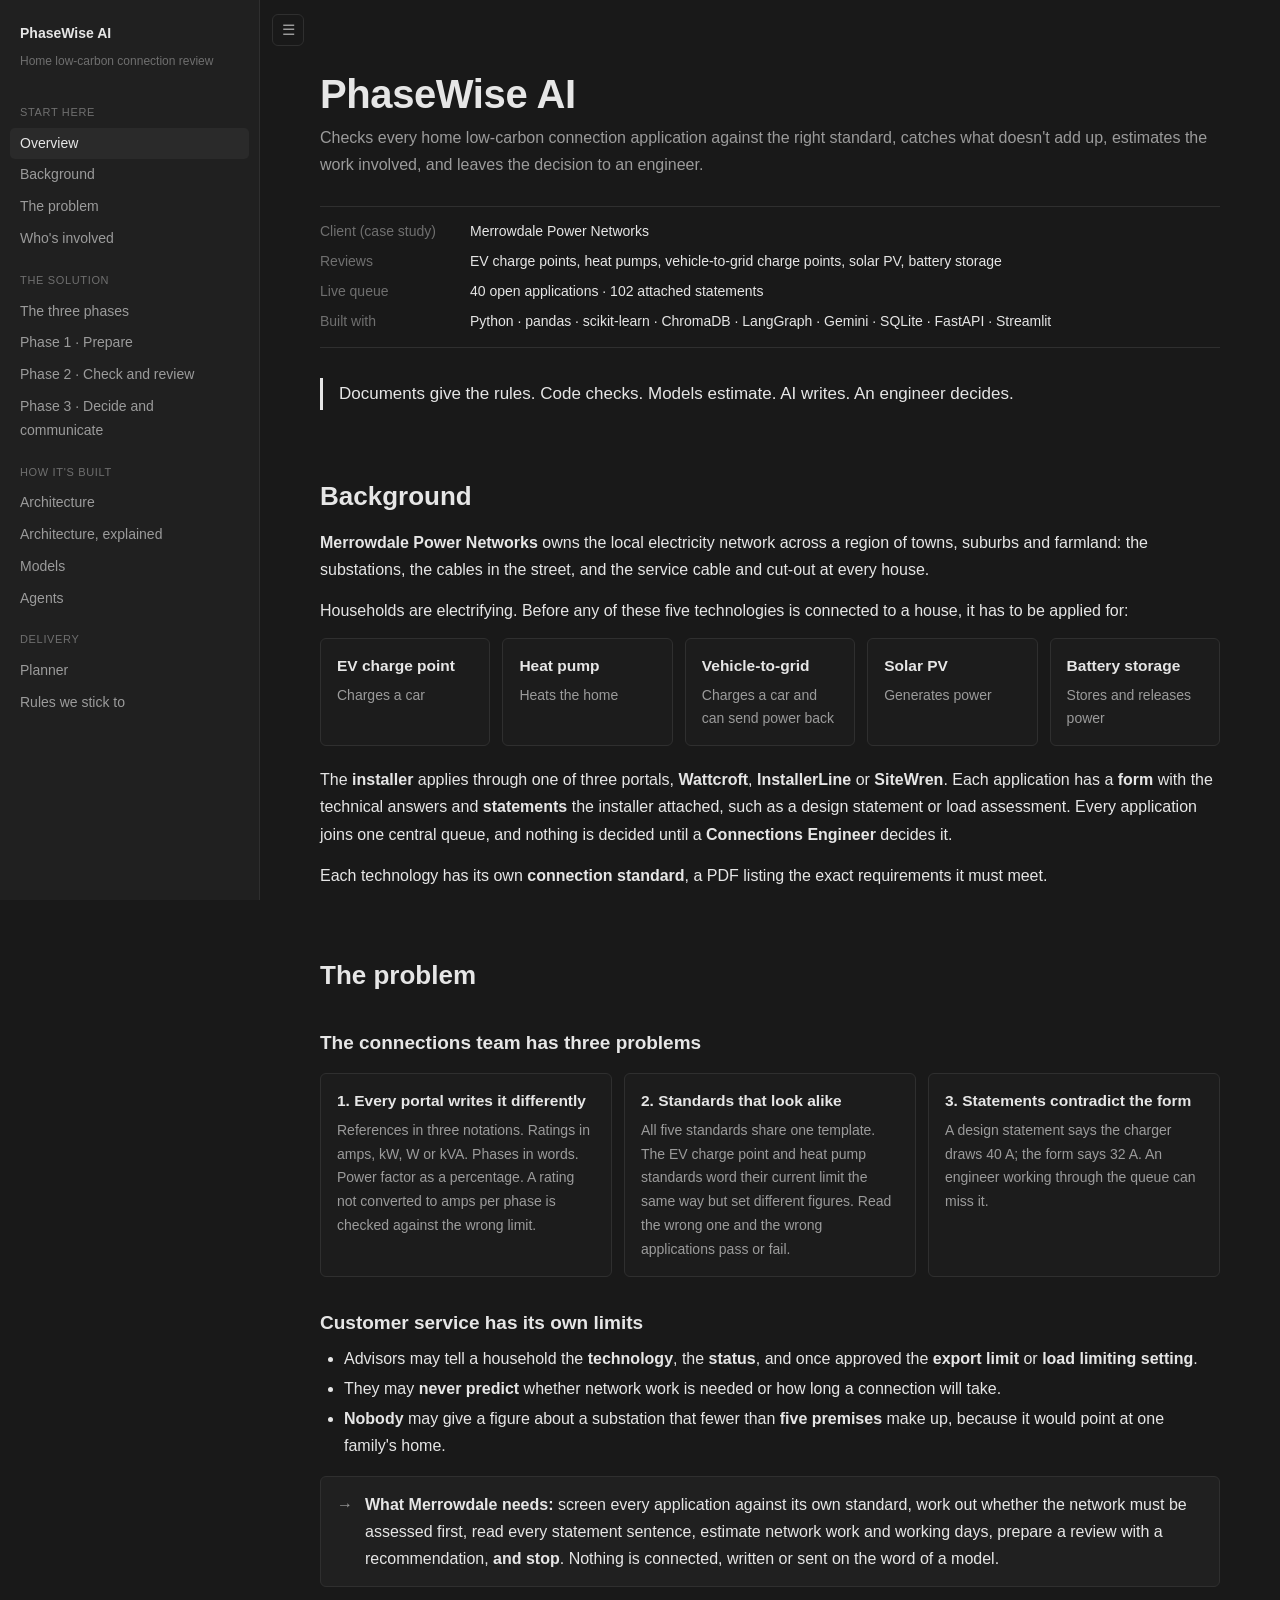
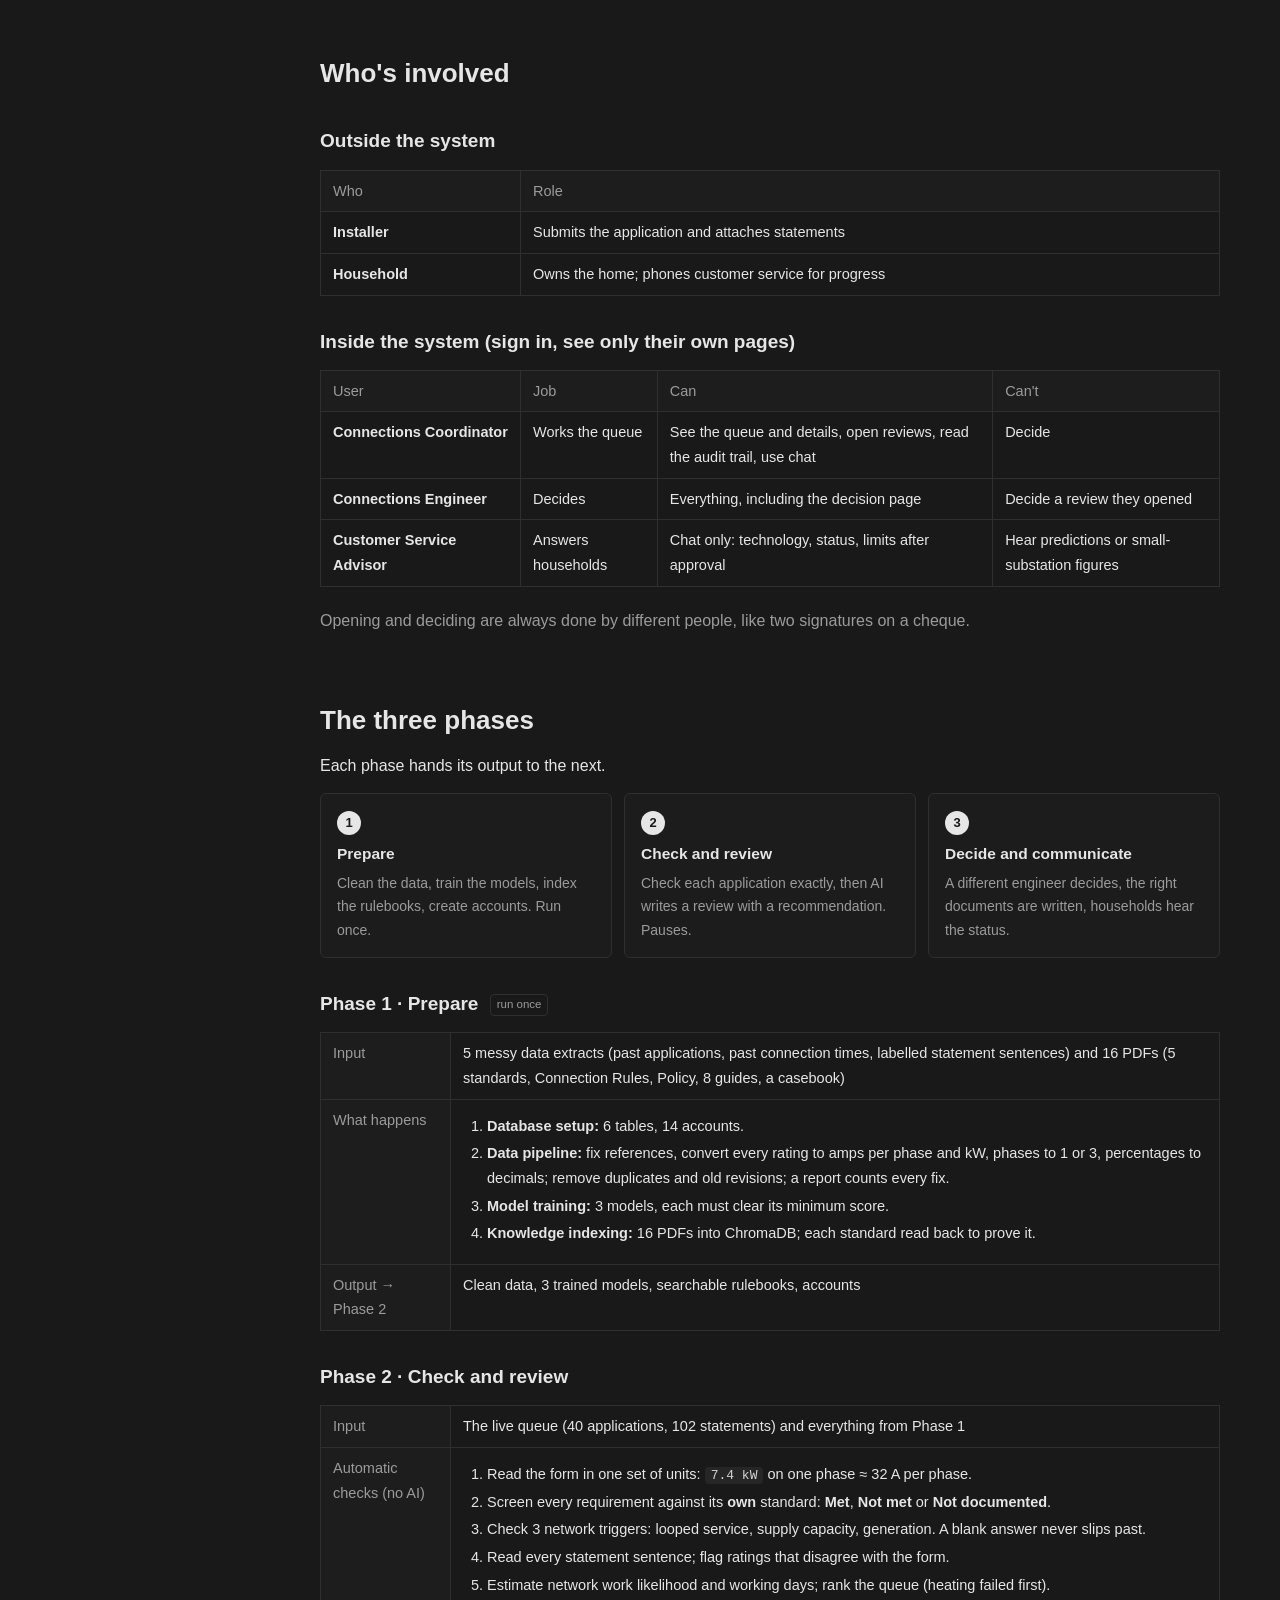
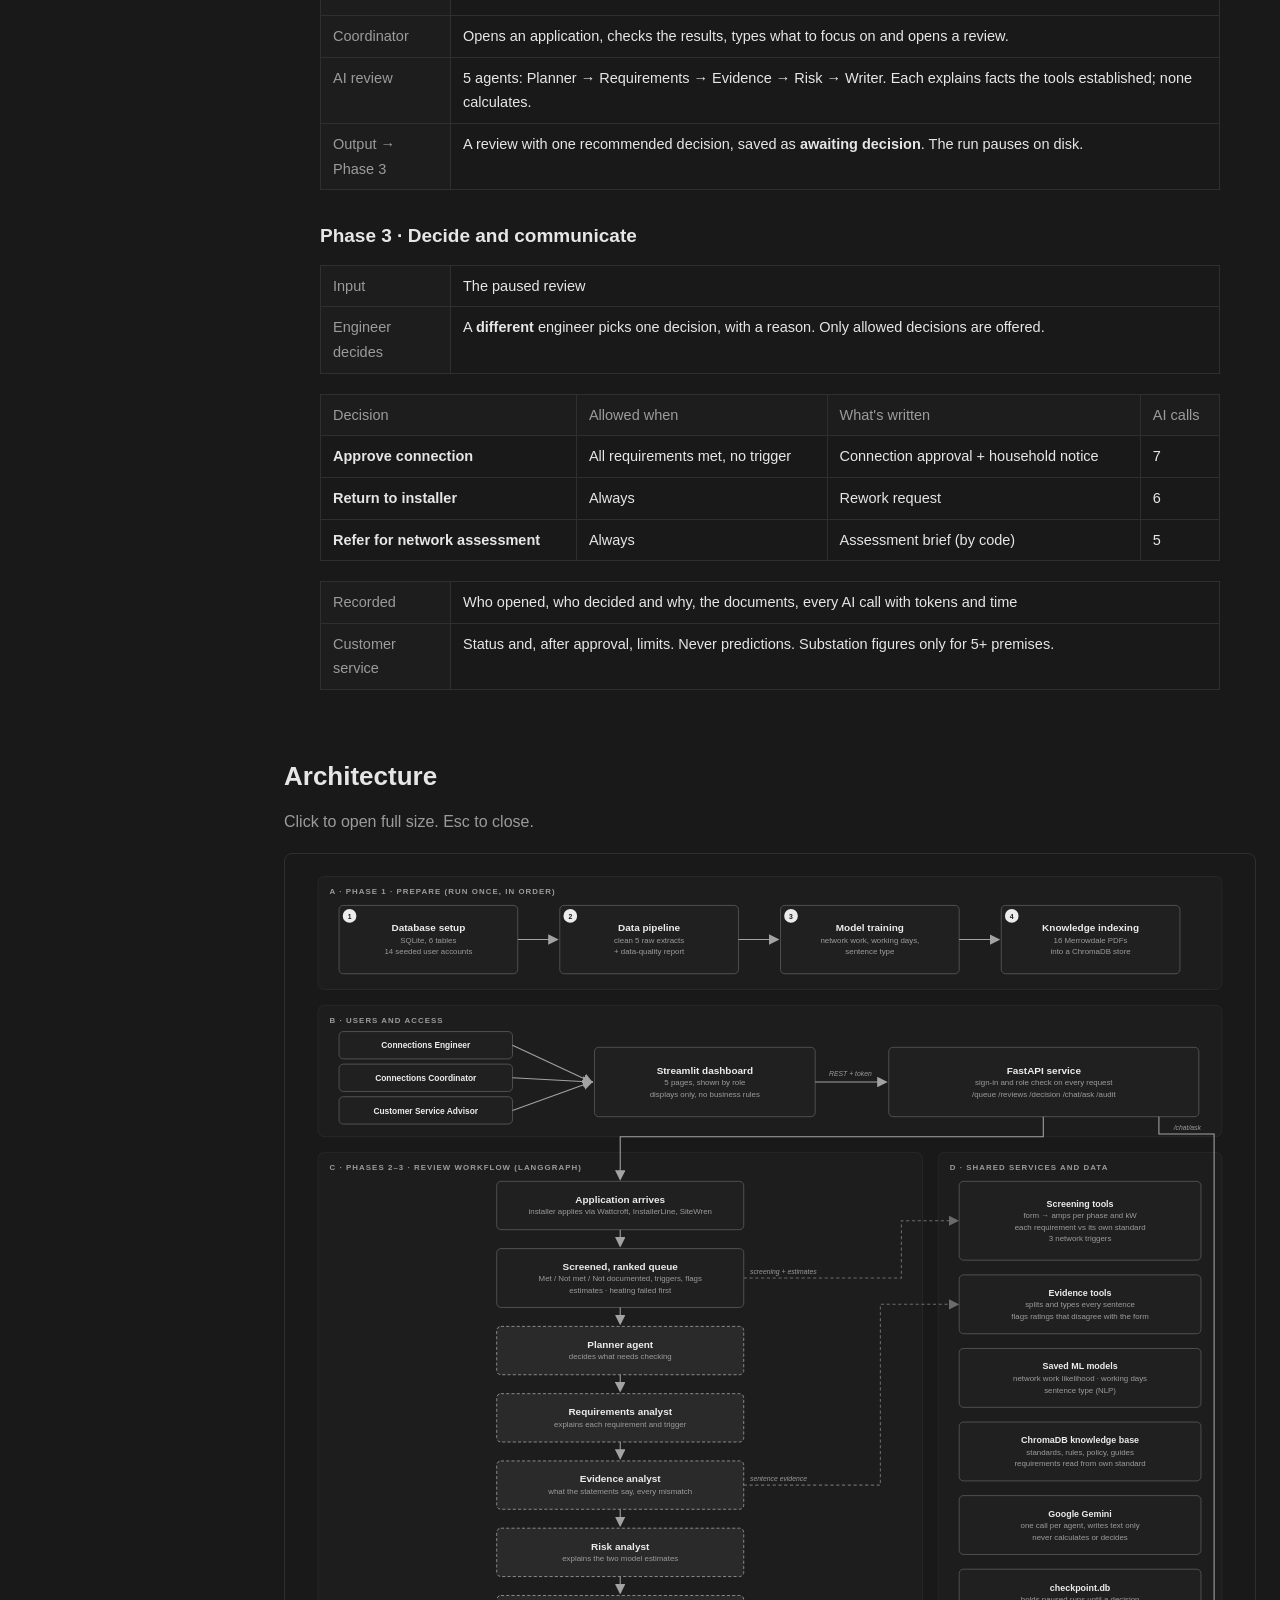
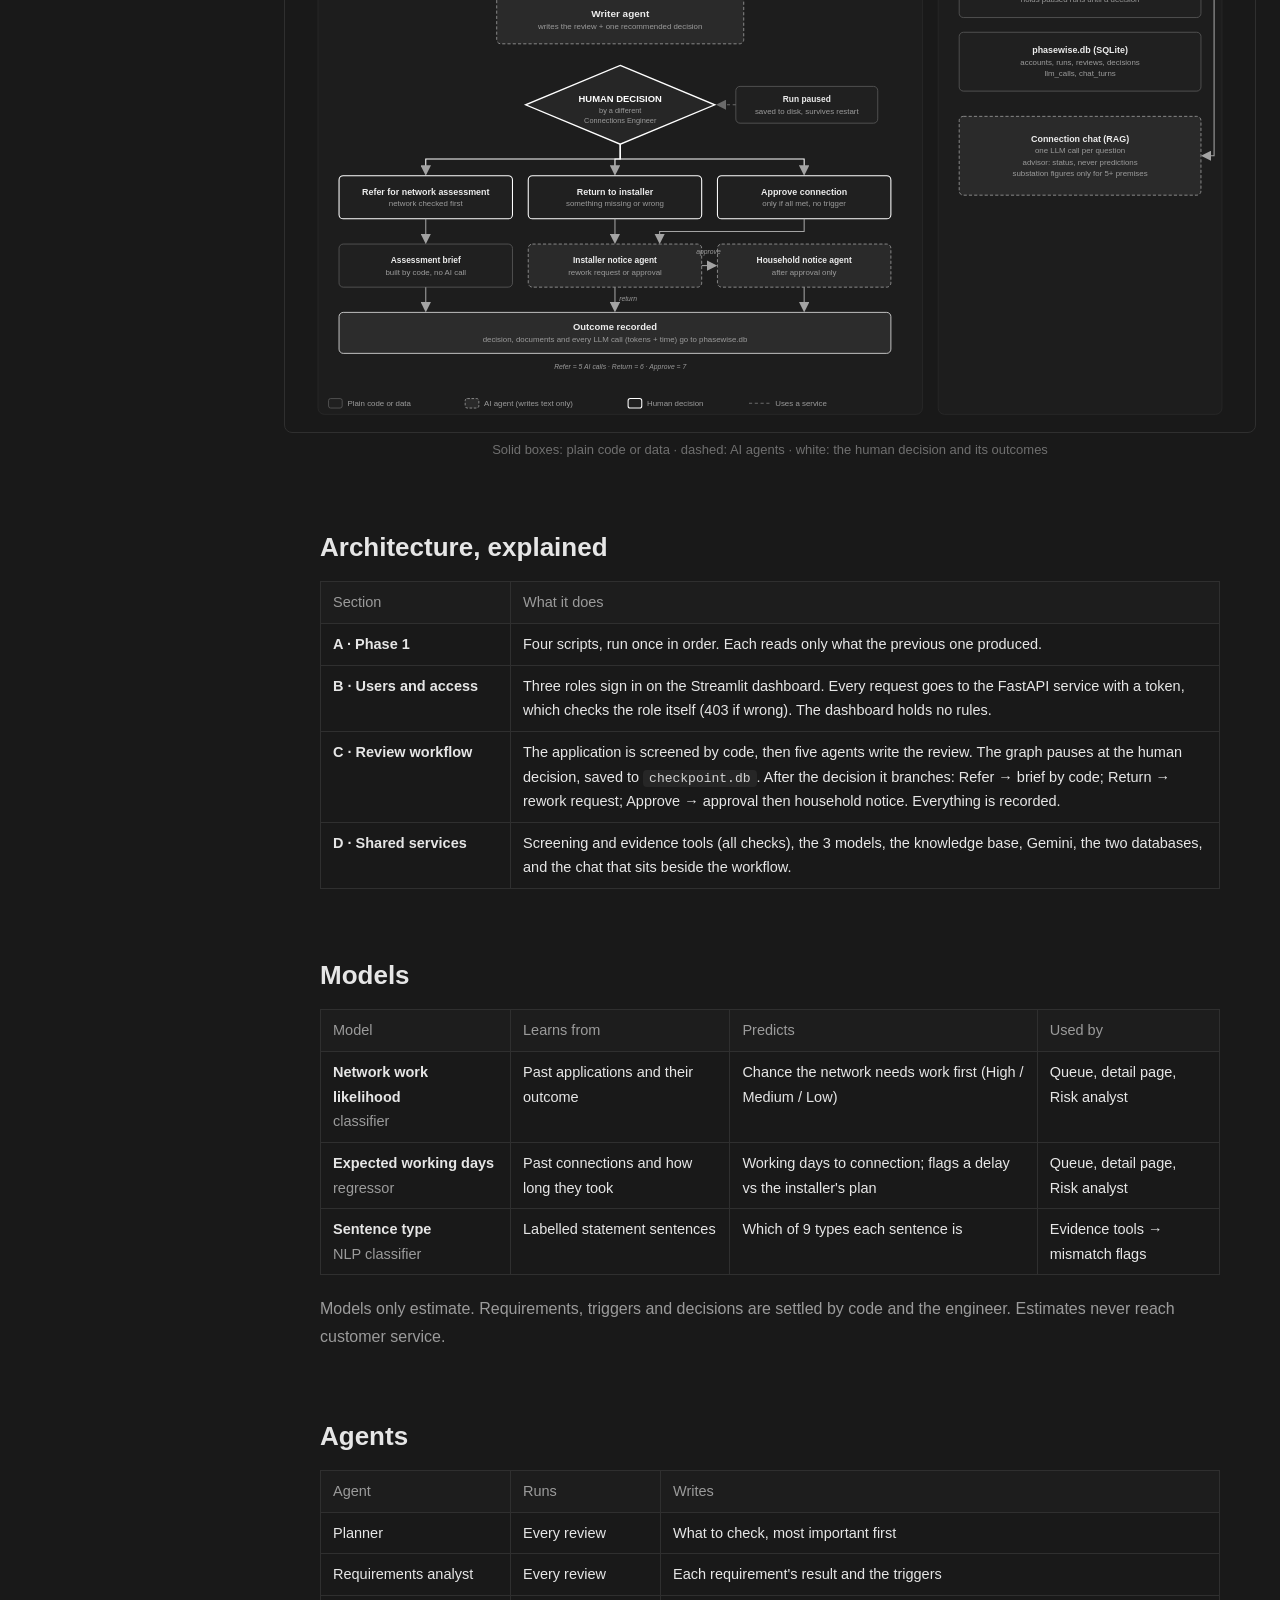
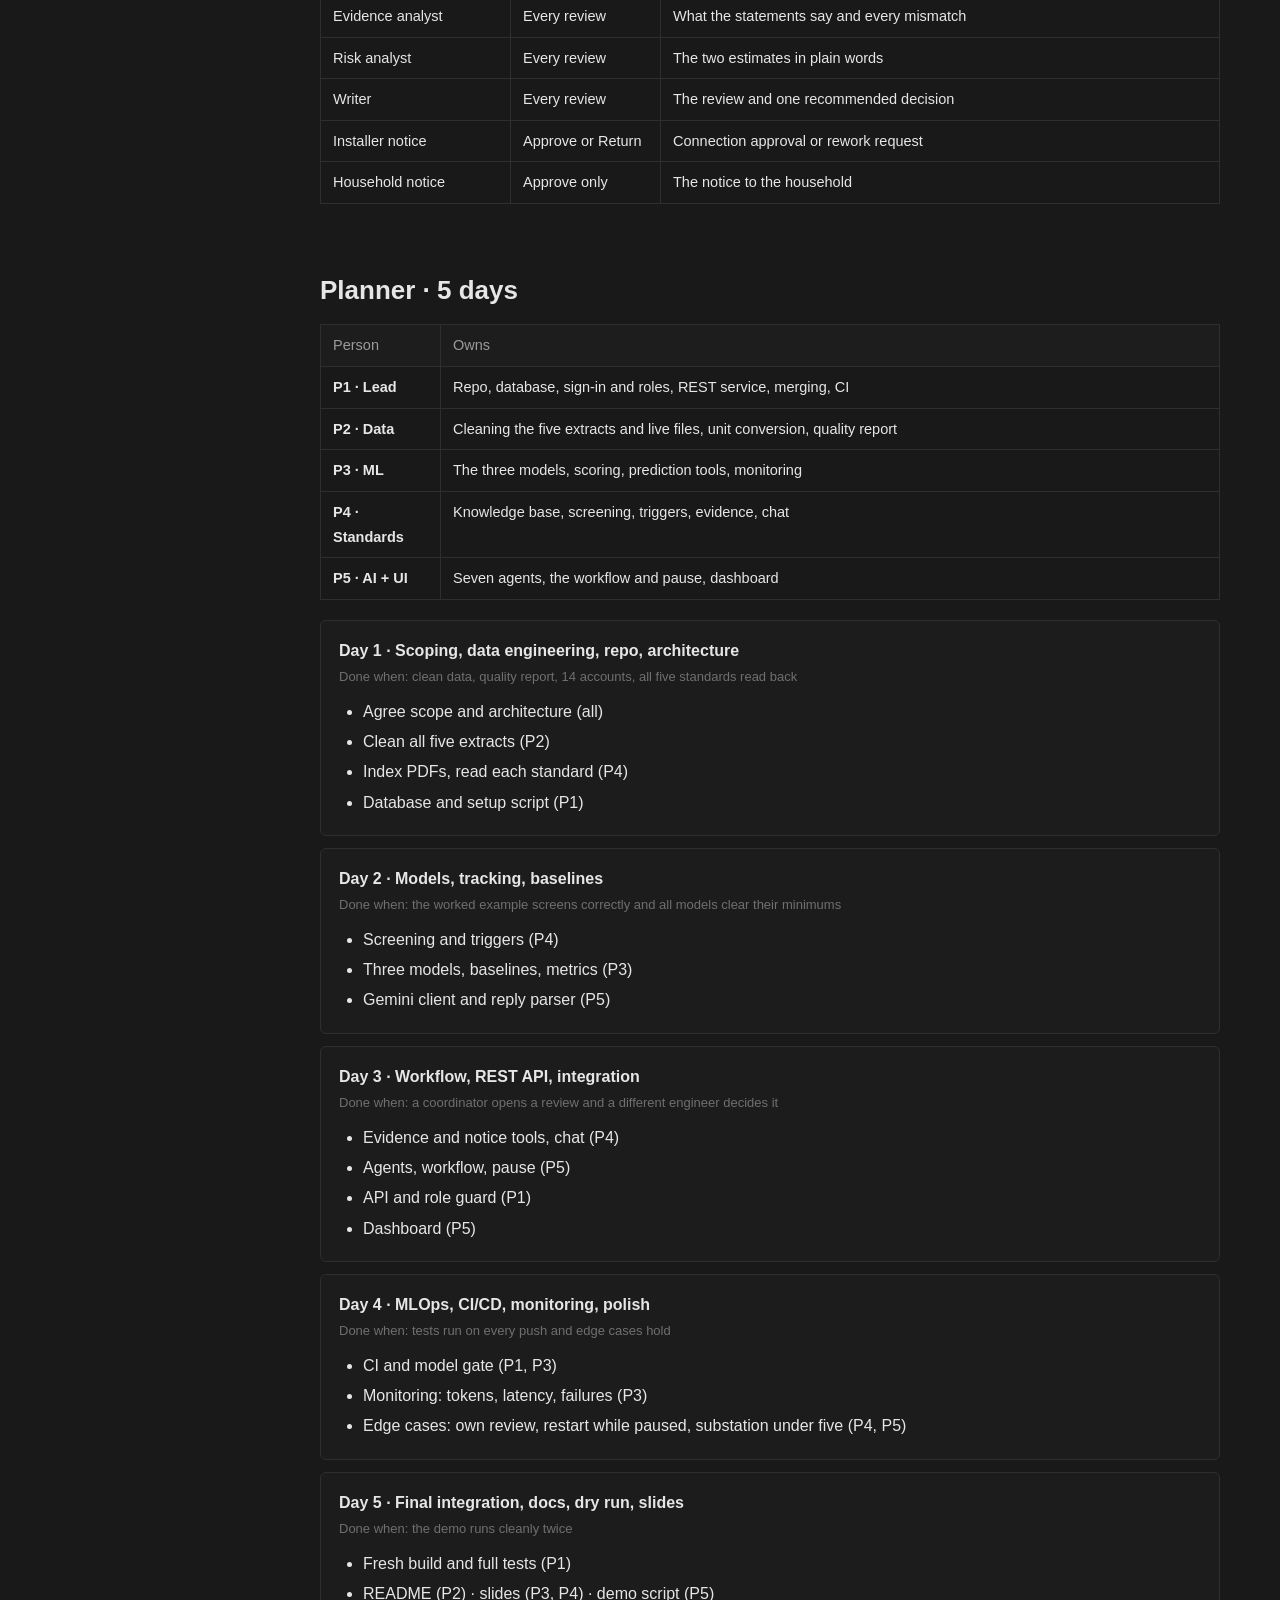
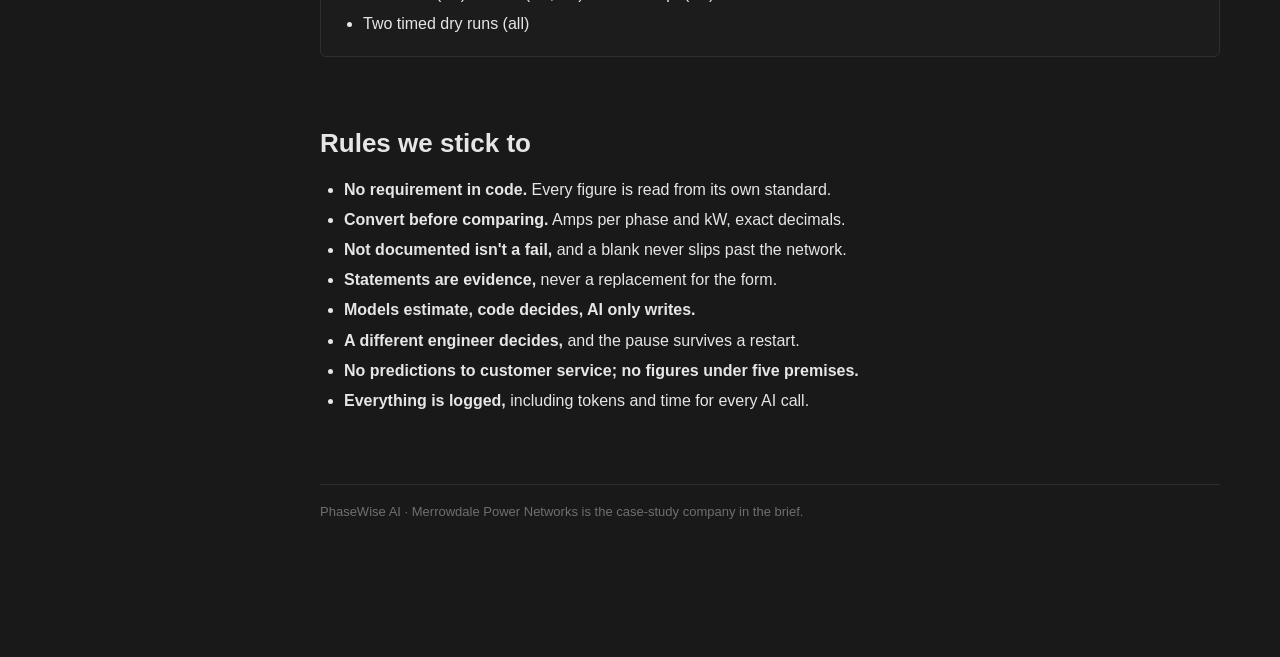
==== commit 58d85054: "Update index.html" ====
--- a/index.html
+++ b/index.html
@@ -69,7 +69,7 @@
   <a href="#models">Models</a>
   <a href="#agents">Agents</a>
   <div class="grp">Delivery</div>
-  <a href="#plan">Planner · 5 days</a>
+  <a href="plan.html">Planner</a>
   <a href="#rules">Rules we stick to</a>
 </nav>
 <button id="toggle" title="Show / hide menu (press \)">☰</button>
